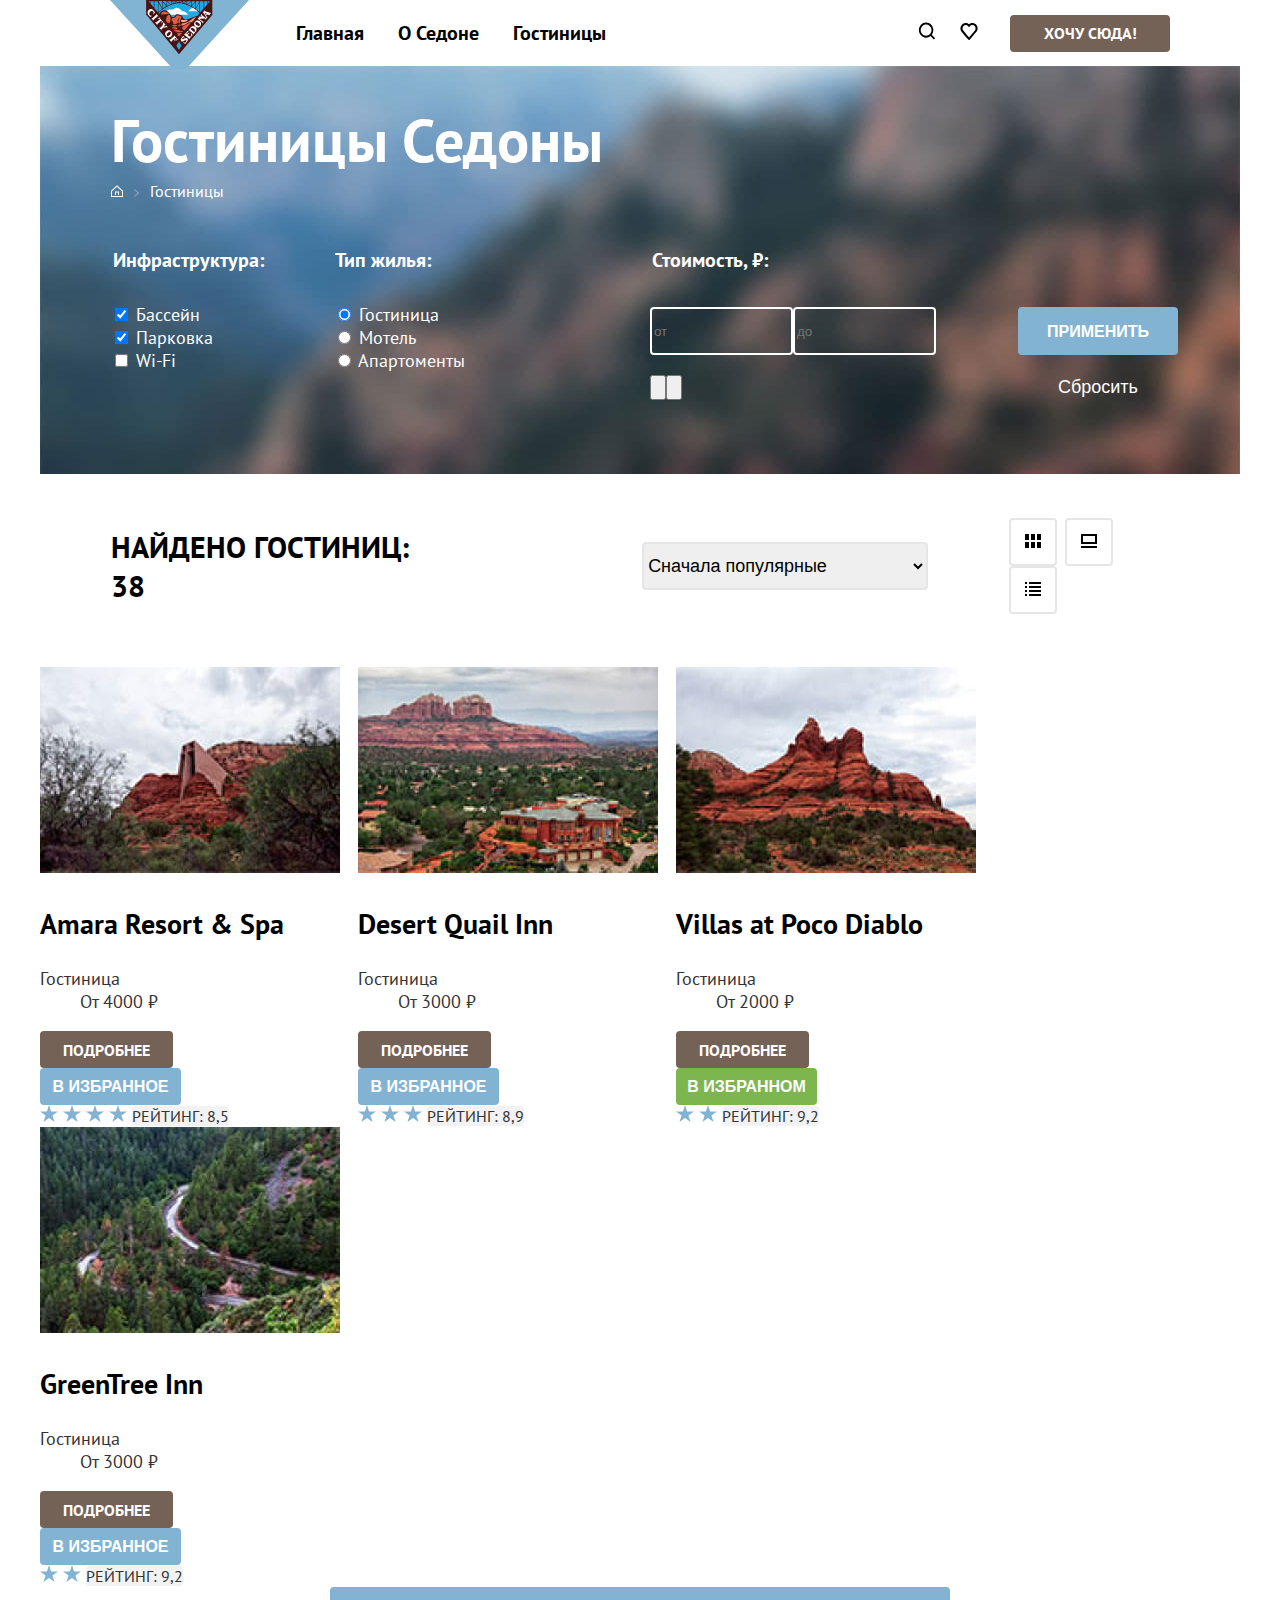
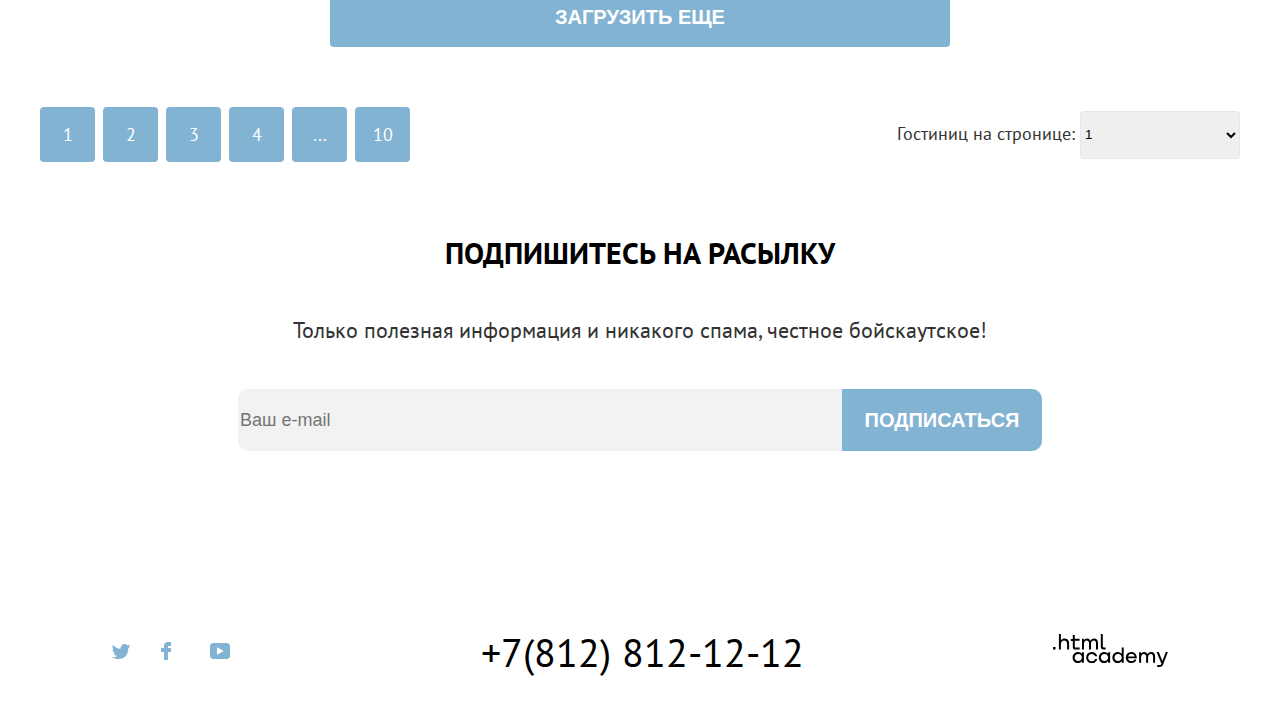
==== catalog.html @ 893c78fb "one commit" ====
<!DOCTYPE html>
<html lang="ru">
<head>
    <meta charset="UTF-8">
    <meta http-equiv="X-UA-Compatible" content="IE=edge">
    <meta name="viewport" content="width=device-width, initial-scale=1.0">
    <title>Гостиницы</title>
    <link rel="stylesheet" href="style/style.css">
</head>
<body>
                                                <!-- Шапка старт-->
    <header class="header-index">
        <div class="header-wrapper">
            <a href="index.html" class="logo-link">
                <img src="image/Vektor/header/logo-header-new.svg" alt="Логотип Седона" width="139px" height="70px">
            </a>
            <nav class="navigation">
                <ul class="navigation-header">
                    <li class="navigation-menu">
                        <a href="index.html" class="navigation-link">Главная</a>
                    </li>
                    <li class="navigation-menu">
                        <a href="#" class="navigation-link">О Седоне</a>
                    </li>
                    <li class="navigation-menu">
                        <a href="catalog.html" class="navigation-link">Гостиницы</a>
                    </li>
                </ul>
                <ul class="navigation-header-user">
                    <li class="navigation-menu-user">
                        <a href="#" class="nav-user">
                            <img src="image/Vektor/header/search-new.svg" alt="Поиск" width="18.05px" height="18.1px">
                        <span class="visually-hidden">Поиск</span>
                        </a>
                    </li>
                    <li class="navigation-menu-user">
                        <a href="#" class="nav-user">
                            <img src="image/Vektor/header/favorite-new.svg" alt="Избранное" width="18.05px" height="17px">
                            <span class="visually-hidden">Избранное</span>
                        </a>
                    </li>
                    <li class="navigation-menu-button">
                        <a href="#" class="button button-header" >Хочу сюда!</a>
                    </li>
                </ul>
            </nav>
        </div>
    </header>
                                                 <!-- Шапка офф-->

                                                 <!-- Основная часть старт-->

    <main class="catalog-1">
        <div class="wrepper-width">
            <section class="catalog-filter">
                <h1 class="catalog-filter-title">Гостиницы Седоны</h1>
                <ul class="breadcrumbs">
                    <li class="breadcrnmbs-item">
                        <img src="image/Vektor/main/to-mine-crumbs-new.svg" alt="Главная">
                        <a href="index.html" class="visually-hidden">Главная</a>
                    </li>
                    <li class="breadcrnmbs-item">
                        <img src="image/Vektor/main/arrow-crumbs-nav-link 1.svg" alt="Декоративная стрелка" width="5px" height="8px">
                    </li>
                    <li class="breadcrnmbs-item">
                        <a href="#" class="breadcrumbs-link">Гостиницы</a>
                    </li>
                </ul>

                <form action="https://echo.htmlacademy.ru/" method="get" class="form-filter">
                    <fieldset class="fieldset-box">
                        <legend class="form-filter-legend">Инфраструктура:</legend>
                        <ul class="form-list">
                            <li class="form-item">
                                <label class="form-checkbox-filter">
                                    <input type="checkbox" class="checkbox-input" name="Basseyn" checked> 
                                        <span class="control-mark"></span>
                                        <span class="control-label">Бассейн</span>
                                </label>
                            </li>
                            <li class="form-item">
                                <label class="form-checkbox-filter">
                                    <input type="checkbox" class="checkbox-input" name="parcing" checked>
                                        <span class="control-mark"></span>
                                        <span class="control-label">Парковка</span>
                                </label>
                            </li>
                            <li class="form-item">
                                <label class="form-checkbox-filter">
                                    <input type="checkbox" class="checkbox-input" name="Wi-Fi"> 
                                        <span class="control-mark"></span>
                                        <span class="control-label">Wi-Fi</span>
                                </label>
                            </li>
                        </ul>
                    </fieldset>

                    <fieldset class="fieldset-box">
                        <legend class="form-filter-legend">Тип жилья:</legend>
                        <ul class="form-list">
                            <li class="form-item">
                                <label class="form-checkbox-filter">
                                    <input type="radio" class="checkbox-input" name="type-home" value="Gostinica" checked> 
                                        <span class="control-mark"></span>
                                        <span class="control-label">Гостиница</span>
                                </label>
                            </li>
                            <li class="form-item">
                                <label class="form-checkbox-filter">
                                    <input type="radio" class="checkbox-input" value="Motel" name="type-home">
                                        <span class="control-mark"></span>
                                        <span class="control-label">Мотель</span>
                                </label>
                            </li>
                            <li class="form-item">
                                <label class="form-checkbox-filter">
                                    <input type="radio" class="checkbox-input" value="Apartoment" name="type-home"> 
                                        <span class="control-mark"></span>
                                        <span class="control-label">Апартоменты</span>
                                </label>
                            </li>
                        </ul>
                    </fieldset>
                    <fieldset class="fieldset-box-filter">
                        <legend class="form form-filter-legend">Стоимость, ₽:</legend>
                        <input type="number" placeholder="от" name="min-price" class="input-price">
                        <input type="number" placeholder="до" name="max-price" class="input-price">
                        <button class="button-min-cena" type="button">
                            <span class="visually-hidden">Минимальная цена</span>
                        </button>
                        <button class="button-max-cena" type="button">
                            <span class="visually-hidden">Максимальная цена</span>
                        </button>
                    </fieldset>
                        <div class="form-imput-box">
                            <input type="submit" value="Применить" class="button form-submit-send"> 
                            <input type="reset" value="Сбросить" class="form-submit-reset">   
                        </div>
                </form>
            </section>

            <section class="section-product-card">
                <form action="https://echo.htmlacademy.ru/" method="get" class="form-sorting">
                    <h2 class="form-sorting-text">Найдено гостиниц: 38</h2>
                    <select class="select-sorting" name="sorting" id="sorting">
                        <option value="popular">Сначала популярные</option>
                        <option value="expensiv">Сначала дорогие</option>
                        <option value="cheap">Сначала дешевые</option>
                    </select>
                    <input class="visually-hidden" type="submit" value="Отправить">
                    <div class="form-sorting-button">
                        <button type="button" class="button-link-tile">
                            <img src="image/Vektor/main/mode-sorting-1-new.svg" alt="Показать карточки" class="mode-sorting" width="16px" height="14px">
                            <span class="visually-hidden">Показать карточки</span>
                        </button>
                        <button type="button" class="button-link-tile">
                            <img src="image/Vektor/main/mode-sorting-2-new.svg" alt="Показать слайд-шоу" class="mode-sorting" width="16px" height="14px">
                            <span class="visually-hidden">Показать слайд-шоу</span>
                        </button>
                        <button type="button" class="button-link-tile">
                            <img src="image/Vektor/main/mode-sorting-3-new.svg" alt="Показать список" class="mode-sorting" width="16px" height="14px">
                            <span class="visually-hidden">Показать список</span>
                        </button>
                    </div>
                </form>
                                                    
                                                            <!--Карточки товара старт-->
                <div class="box-card-product">                                       
                    <div class="product-card">
                        <a href="#" class="product-cards-link">
                            <img src="image/Rast/catalog-hotel/catalog-hotel-1-new.jpg" alt="Amara Resort & Spa">
                            <h3 class="product-card-title">Amara Resort & Spa</h3>
                        </a>
                        <dl class="product-card-list-terms">
                            <dt class="product-card-terms"> Гостиница</dt>
                                <dd class="product-card-definition"> От 4000 ₽</dd>
                        </dl>
                        <a href="#" class="button product-card-button-link"  >Подробнее</a>
                        <button type="button" class="button product-card-button">В избранное</button>
                        <div class="reyting">
                            <img src="image/Vektor/main/star-reyting-new.svg" alt="Звезда рейтинга">
                            <img src="image/Vektor/main/star-reyting-new.svg" alt="Звезда рейтинга">
                            <img src="image/Vektor/main/star-reyting-new.svg" alt="Звезда рейтинга">
                            <img src="image/Vektor/main/star-reyting-new.svg" alt="Звезда рейтинга">
                            <span class="rating-text" >Рейтинг: 8,5</span>
                        </div>
                    </div>


                    <div class="product-card">
                        <a href="#" class="product-cards-link">
                            <img src="image/Rast/catalog-hotel/catalog-hotel-2-new.jpg" alt="Desert Quail Inn">
                            <h3 class="product-card-title">Desert Quail Inn</h3>
                        </a>
                        <dl class="product-card-list-terms">
                            <dt class="product-card-terms"> Гостиница</dt>
                                <dd class="product-card-definition"> От 3000 ₽</dd>
                        </dl>
                        <a href="#" class="button product-card-button-link">Подробнее</a>
                        <button type="button" class="button product-card-button">В избранное</button>
                        <div class="reyting">
                            <img src="image/Vektor/main/star-reyting-new.svg" alt="Звезда рейтинга">
                            <img src="image/Vektor/main/star-reyting-new.svg" alt="Звезда рейтинга">
                            <img src="image/Vektor/main/star-reyting-new.svg" alt="Звезда рейтинга">
                            <span class="rating-text" >Рейтинг: 8,9</span>
                        </div>
                    </div>


                    <div class="product-card">
                        <a href="#" class="product-cards-link">
                            <img src="image/Rast/catalog-hotel/catalog-hotel-3-new.jpg" alt="Villas at Poco Diablo">
                            <h3 class="product-card-title">Villas at Poco Diablo</h3>
                        </a>
                        <dl class="product-card-list-terms">
                            <dt class="product-card-terms"> Гостиница</dt>
                                <dd class="product-card-definition"> От 2000 ₽</dd>
                        </dl>
                        <a href="#" class="button product-card-button-link">Подробнее</a>
                        <button type="button" class="button product-card-button-green">В избранном</button>
                        <div class="reyting">
                            <img src="image/Vektor/main/star-reyting-new.svg" alt="Звезда рейтинга">
                            <img src="image/Vektor/main/star-reyting-new.svg" alt="Звезда рейтинга">
                            <span class="rating-text" >Рейтинг: 9,2</span>
                        </div>
                    </div>

                    <div class="product-card">
                        <a href="#" class="product-cards-link">
                            <img src="image/Rast/catalog-hotel/catalog-hotel-4-new.jpg" alt="GreenTree Inn">
                            <h3 class="product-card-title">GreenTree Inn</h3>
                        </a>
                        <dl class="product-card-list-terms">
                            <dt class="product-card-terms"> Гостиница</dt>
                                <dd class="product-card-definition"> От 3000 ₽</dd>
                        </dl>
                        <a href="#" class="button product-card-button-link">Подробнее</a>
                        <button type="button" class="button product-card-button">В избранное</button>
                        <div class="reyting">
                            <img src="image/Vektor/main/star-reyting-new.svg" alt="Звезда рейтинга">
                            <img src="image/Vektor/main/star-reyting-new.svg" alt="Звезда рейтинга">
                            <span class="rating-text" >Рейтинг: 9,2</span>
                        </div>
                    </div>
                </div>
                                                                <!--Карточки товара офф-->

                <button class="button section-product-card-button" type="button">
                    Загрузить еще
                </button>
                
                <div class="pagination-box">
                    <ul class="pagination-list">
                        <li class="pagination-item">
                            <a class="button pagination-link" href="#">1</a>
                        </li>
                        <li class="pagination-item">
                            <a class="button pagination-link" href="#">2</a>
                        </li>
                        <li class="pagination-item">
                            <a class="button pagination-link" href="#">3</a>
                        </li>
                        <li class="pagination-item">
                            <a class="button pagination-link" href="#">4</a>
                        </li>
                        <li class="pagination-item">
                            <a class="button pagination-link" href="#">...</a>
                        </li>
                        <li class="pagination-item">
                            <a class="button pagination-link" href="#">10</a>
                        </li>
                    </ul>

                    <label class="label-select-card"> Гостиниц на стронице:
                    <select class="select-card" name="sel-card" id="sel-card">
                        <option value="1">1</option>
                        <option value="2">2</option>
                        <option value="3">3</option>
                        <option value="4">4</option>
                        <option value="5">5</option>
                        <option value="6">6</option>
                    </select>
                    </label>
                </div>
            </section>

            <section class="spam-catalog">
                <h2 class="spam-title-catalog">Подпишитесь на расылку</h2>
                <p class="spam-text-catalog">
                    Только полезная информация и никакого спама,
                    честное бойскаутское!
                </p>
                <form action="#" class="spam-form">
                    <input type="email" name="email" placeholder="Ваш e-mail" class="form-email">
                    <input type="submit" value="Подписаться" class="form-button">
                </form>
            </section>
        </div>
    </main>
                                                <!-- Основная часть офф-->

                                                <!-- Подвал старт-->

    <footer class="footer-index">
        <div class="wrepper-width">
            <nav class="footer-navigstions">
                <ul class="footer-list">
                    <li class="footer-time">
                        <a href="#" class="footer-link-socisl">
                            <img src="image/Vektor/footer/twitter-new.svg" alt="Твиттер" width="18px" height="14.96px">
                            <span class="visually-hidden">Твиттер</span>
                        </a>
                    </li>
                    <li class="footer-time">
                        <a href="#" class="footer-link-socisl">
                            <img src="image/Vektor/footer/facebook-new.svg" alt="Фэйсбук" width="10px" height="18px">
                            <span class="visually-hidden">Фэйсбук</span>
                        </a>
                    </li>
                    <li class="footer-time">
                        <a href="#" class="footer-link-socisl">
                            <img src="image/Vektor/footer/youtube-new.svg" alt="Ютуб" width="20.1px" height="16px">
                            <span class="visually-hidden">Ютуб</span>
                        </a>
                    </li>
                </ul>

                <div class="footer-tel">
                    +7(812) 812-12-12
                </div> 
                <a href="#">
                    <img src="image/Vektor/footer/htmlacademy-logo-new.svg" alt="Логотип html acagemy" width="114.9px" height="32.9px">
                </a>
            </nav>
        </div>
    </footer>
                                                <!-- Подвал офф-->
</body>
</html>
---- style/style.css ----
@font-face{
	font-family: "PT Sans";
	font-style: normal;
	font-weight: 400;
	src: url("../fonts/PTSans-Regular.woff2") format("woff2");
	font-display: swap;
}
@font-face{
	font-family: "PT Sans";
	font-style: normal;
	font-weight: 700;
	src: url("../fonts/PTSans-700.woff2") format("woff2");
	font-display: swap;
}
html {
	box-sizing: border-box;
	height: 100%;

}
body{
	box-sizing: border-box;
	display: flex;
	flex-direction: column;
	margin: 0;
	min-height: 100%;
	font-family: "PT Sans", sans-serif;
	font-style: normal;
	font-weight: 400;
	font-size: 18px;
	line-height: 21px;
	color: #333333;
}
.visually-hidden{
	position: absolute;
	width: 1px;
	height: 1px;
	margin: -1px;
	padding: 0;
	border: 0;
	clip: rect(0 0 0 0);
	overflow: hidden;
}
ul, ol{
	list-style-type: none;
}

/* Шапка старт*/
.logo-link{
	margin-bottom: -8px;
	margin-right: auto;
	z-index: 1;
}
.navigation-link{
	display: block;
	font-weight: 700;
	font-size: 20px;
	line-height: 26px;
	color: #000000;
	text-decoration: none;
	padding: 20px 17px;
}
.header-wrapper{
	display: flex;
	align-items: center;
	width: 1060px;
	margin: 0 auto;
}
.navigation{
	display: flex;
	align-items: center;
	width: 891px;
}
.navigation-header{
	display: flex;
	flex-wrap: wrap;
	padding-left: 0;
	margin: 0;
	margin-right: auto;
	width: 345px;
}
.navigation-header-user{
	display: flex;
	flex-wrap: wrap;
	align-items: center;
	margin: 0;
	width: 264px;
}
.nav-user{
	padding: 24px 12px;
	min-width: 18px;
	min-height: 17px;
}
.navigation-menu-button{
	margin-left: auto;
}
/* Шапка финиш*/

/* Кнопки старт*/
.button{
	text-align: center;
	text-transform: uppercase;
	color: #ffffff;
	border-radius: 4px;
	border: 0;
}
.button-header{
	display: block;
	background-color: #756257;
	font-weight: 700;
	font-size: 16px;
	line-height: 20px;
	width: 160px;
	height: 37px;
	text-decoration: none;
	padding: 8px 15px;
	box-sizing: border-box;
}
.form-submit-send{
	width: 160px;
	height: 48px;
	background-color: #83B3D3;
	font-size: 16px;
	line-height: 21px;
	font-weight: 700;
	margin-top: 60px;
	margin-bottom: 20px;
}
.form-submit-reset{
	font-size: 18px;
	line-height: 23px;
	background-color: transparent;
	color: #FFFFFF;
	border: 0;
}
.product-card-button-link{
	display: block;
	box-sizing: border-box;
	background-color: #756257;
	width: 133px;
	height: 37px;
	font-weight: 700;
	font-size: 16px;
	line-height: 21px;
	text-decoration: none;
	padding: 9px;
}
.product-card-button{
	background-color: #83B3D3;
	width: 141px;
	height: 37px;
	font-weight: 700;
	font-size: 16px;
	line-height: 21px;
}
.product-card-button-green{
	background-color: #7DB54F;
	width: 141px;
	height: 37px;
	font-weight: 700;
	font-size: 16px;
	line-height: 21px;
}
.section-product-card-button{
	height: 60px;
	width: 620px;
	background-color: #83B3D3;
	font-weight: 700;
	font-size: 20px;
	line-height: 26px;
	margin-left: 290px;
	margin-bottom: 60px;
}
.pagination-link{
	text-decoration: none;
	background-color: #83B3D3;
	display: flex;
	width: 55px;
	height: 55px;
	align-items: center;
	justify-content: center;
}

/* Кнопки финиш*/


/*Основная часть Котолог старт*/
.catalog-filter{
	background: #09e9e986 url("../image/Rast/catalog-background-new.jpg") no-repeat;
	max-width: 1200px;
	height: 408px;
	box-sizing: border-box;
	color: #FFFFFF;
	font-size: 18px;
	line-height: 23px;
	padding-top: 35px;
	padding-left: 71px;
	margin-bottom: 44px;
}
.catalog-filter-title{
	width: 528px;
	font-weight: 700;
	font-size: 60px;
	line-height: 78px;
	margin: 0;
}
.breadcrumbs-link{
	text-decoration: none;
	color: #FFFFFF;
	font-size: 16px;
	line-height: 21px;
}
.breadcrumbs{
	display: flex;
	align-items: center;
	margin: 0;
	padding: 0;
}
.breadcrnmbs-item{
	margin-right: 11px;
}
.fieldset-box{
	display: flex;
	width: 150px;
	padding: 0;
	border: 0;
	margin: 0;
	margin-right: 67px;
}
.fieldset-box:nth-child(2){
	margin-right: 167px;
}
.fieldset-box-filter{
	display: flex;
	flex-wrap: wrap;
	width: 287px;
	padding: 0;
	border: 0;
	margin: 0;
}
.form-filter{
	display: flex;
	margin-top: 45px;
}
.form-list{
	padding: 0;
	margin: 0;
	margin-top: 30px;
}
.form-imput-box{
	display: flex;
    flex-direction: column;
    margin-left: 81px;
}
.form-filter-legend{
	font-weight: 700;
	font-size: 20px;
	line-height: 26px;
}
.form-sorting{
	display: flex;
	align-items: center;
	padding: 0 71px;
	margin-bottom: 53px;
}
.button-link-tile{
	padding: 0;
    width: 48px;
    height: 48px;
    background-color: white;
	border: 2px solid #E6E6E6;
    border-radius: 4px;
	margin-right: 8px;
}
.button-link-tile:nth-child(3n){
	margin-right: 0;
}

.form-sorting-text{
	font-weight: 700;
	font-size: 30px;
	line-height: 39px;
	text-transform: uppercase;
	color: #000000;
	margin: 0;
	margin-right: 192px;
}
.select-sorting{
	width: 287px;
	height: 48px;
	border: 2px solid #E6E6E6;
	border-radius: 4px;
	font-size: 18px;
	line-height: 23px;
	margin-right: 81px;
}
.form-sorting-button{
	display: flex;
	flex-wrap: wrap;
	max-width: 160px;
}
.input-price{
	box-sizing: border-box;
	border: 2px solid #FFFFFF;
	border-radius: 4px;
	background-color: transparent;
	width: 143px;
	height: 48px;
	margin-top: 34px;
}
.product-cards-link{
	text-decoration: none;
	color: #000000;
	font-weight: 700;
	font-size: 24px;
	line-height: 31px;
}
.product-card-terms, .product-card-definition{
	line-height: 23px;
}
.rating-text{
	background-color: #F2F2F2;
	border-radius: 4px;
	border: 0;
	font-size: 16px;
	line-height: 21px;
	text-align: center;
	text-transform: uppercase;
}
.label-select-card{
	line-height: 23px;
}
.select-card{
	width: 160px;
	height: 48px;
	border-color: #E6E6E6;
	border-radius: 4px;
}
.box-card-product{
	display: flex;
	flex-wrap: wrap;
	column-gap: 18px;
}
.pagination-box{
	display: flex;
	justify-content: space-between;
    align-items: center;
	margin-bottom: 73px;
}
.pagination-list{
	display: flex;
	padding: 0;
	margin: 0;
}
.pagination-item{
	margin-right: 8px;
}
.pagination-item:last-child{
	margin-right: 0;
}
	/*Основная часть Котолог офф*/

	/*Основная часть Главная страница старт*/	

.wrepper-width{
	width: 1200px;
	margin: 0 auto;
}
.logo-index{
	margin-bottom: 63px;
	box-sizing: border-box;
	padding-top: 51px;
	display: flex;
	flex-direction: column;
	align-items: center;
	Width: 1200px;
	min-height: 485px;
	background: 
	url("../image/Vektor/main/Vector-new.svg")  0% bottom no-repeat,
	url("../image/Rast/index-background-new.jpg") no-repeat;
}
.wrepper-main-text{
	width: 1200px;
	background-color: #ffffff;
	text-align: center;
}
.main-text{
	margin: 0 auto 31px;
	font-weight: 700;
	font-size: 30px;
	line-height: 36px;
	text-transform: uppercase;
	color: #000000;
	max-width: 720px;
}
.main-text-2{
	margin: auto;
	margin-bottom: 80px;
	font-size: 22px;
	line-height: 36px;
	max-width: 720px;
}


/*Преимущества*/
.advantages{
	margin-bottom: 91px;
}
.advantages-list{
	padding: 0;
	margin: 0;
}
.advantages-time{
	display: flex;
	flex-wrap: wrap;
}
.advantages-spisoc{
	display: flex;
	margin: 0;
}
.advantages-description{
	max-width: 250px;
	margin: 0;
}
.wrapper{
	box-sizing: border-box;
	padding-top: 98px;
	width: 400px;
	min-height: 384px;
	display: flex;
	flex-direction: column;
	align-items: center;
}
.wrapper-11{
	background-color: #83B3D3;
	color: #ffffff;
}
.wrapper-1{
	background-color: rgba(131, 179, 211, 0.12);
	padding-top: 90px;
}
.wrapper-2{
	background-color: rgba(131, 179, 211, 0.2);
}
.wrapper-3{
	padding-top: 90px;
	background-color: #ffffff;
}
.advantages-title{
	justify-self: flex-start;
	font-weight: 700;
	font-size: 24px;
	line-height: 28px;
	text-align: center;
	text-transform: uppercase;
	margin-top: 0;
	margin-bottom: 30px;
	max-width: 180px;
}
.advantages-title-1{
	font-weight: 700;
	font-size: 24px;
	line-height: 28px;
	text-align: center;
	text-transform: uppercase;
	margin-top: 23px;
	margin-bottom: 20px;
}
.advantages-span{
	margin-bottom: 30px;
}
.advantages-description{
	text-align: center;
}
/*Преимущества*/

/*Сервис и рассылка*/
.services{
	background-color: #ffffff;
	width: 1200px;
	text-align: center;
	margin-bottom: 93px;
}
.services-title{
	margin-top: 0;
	margin-bottom: 29px;
	font-weight: 700;
	font-size: 30px;
	line-height: 36px;
	text-transform: uppercase;
	color: #000000;
}
.services-text{
	font-size: 22px;
	line-height: 26px;
	margin-bottom: 56px;
}
.spam{
	padding-top: 94px;
	box-sizing: border-box;
	background-image: url("../image/Rast/background-spam-new.jpg");
	Width: 1200px;
	min-height: 411px;
	color: #ffffff;
	text-align: center;
	vertical-align: bottom;
}
.spam-catalog{
	box-sizing: border-box;
	Width: 1200px;
	text-align: center;
	vertical-align: bottom;
	color: #000000;
}
.spam-title-catalog{
	margin-top: 0;
	margin-bottom: 46px;
	font-weight: 700;
	font-size: 30px;
	line-height: 36px;
	text-align: center;
	text-transform: uppercase;
}
.spam-title{
	margin-top: 0;
	margin-bottom: 29px;
	font-weight: 700;
	font-size: 30px;
	line-height: 36px;
	text-align: center;
	text-transform: uppercase;
}
.spam-text{
	margin-bottom: 46px;
	font-size: 22px;
	line-height: 26px;
	text-align: center;
}
.spam-text-catalog{
	color: #333333;
	margin-bottom: 46px;
	font-size: 22px;
	line-height: 26px;
	text-align: center;
}
.services-button{
	font-weight: 700;
	font-size: 20px;
	line-height: 36px;
	text-align: center;
	text-transform: uppercase;
	color: #FFFFFF;

	width: 575px;
	height: 60px;
	background: #756257;
	border-radius: 10px;
	border: 0;
}
.spam-form{
	display: flex;
    justify-content: center;
	margin-bottom: 141px;
}
.form-email{
	font-weight: 400;
	font-size: 18px;
	line-height: 26px;	

	height: 60px;
	width: 600px;
	background-color: #F2F2F2;
	border-radius: 10px 0px 0px 10px;
	border: 0;
}
.form-button{
	font-weight: 700;
	font-size: 20px;
	line-height: 26px;
	text-align: center;
	text-transform: uppercase;
	color: #FFFFFF;

	width: 200px;
	background-color: #83B3D3;
	border-radius: 0px 10px 10px 0px;
	border: 0;
}
/*Сервис и рассылка*/

/*Основная часть Главная страница офф*/



/*Подвал*/
.footer-navigstions{
	display: flex;
	justify-content: space-between;
	align-items: center;
	min-height: 120px;
	padding: 0 72px;
}
.footer-list{
	padding: 0;
	margin-top: 10px;
	width: 120px;
	display: flex;
	flex-wrap: wrap;
}
.footer-tel{
	width: 720px;
}
.footer-index{
	background-color: #ffffff;
}
.footer-tel{
	font-size: 40px;
	line-height: 40px;
	text-align: center;
	text-transform: uppercase;
	color: #000000;
}
.footer-time{
	width: 20px;
	height: 20px;
	padding-right: 29px;
	padding-top: 8px;
}
.footer-time:nth-child(3n){
	padding-right: 0;
}
/*Подвал*/
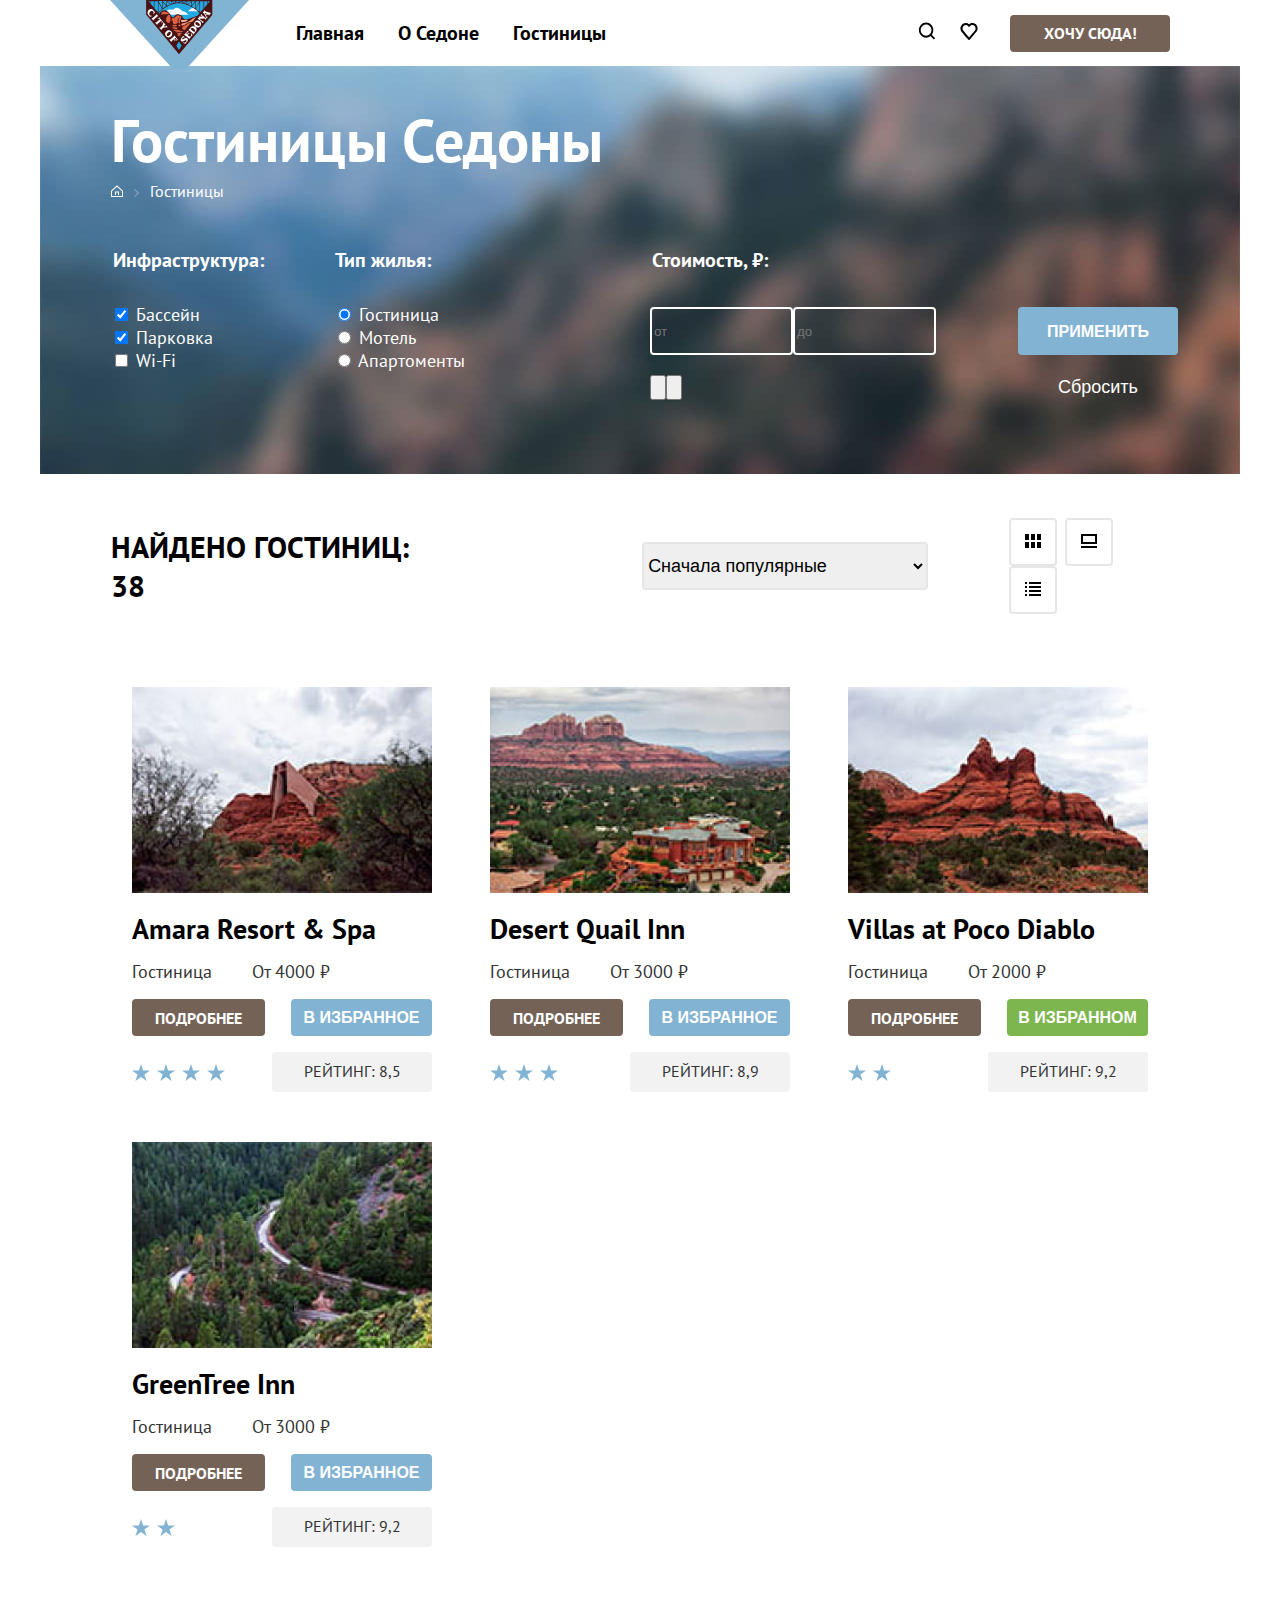
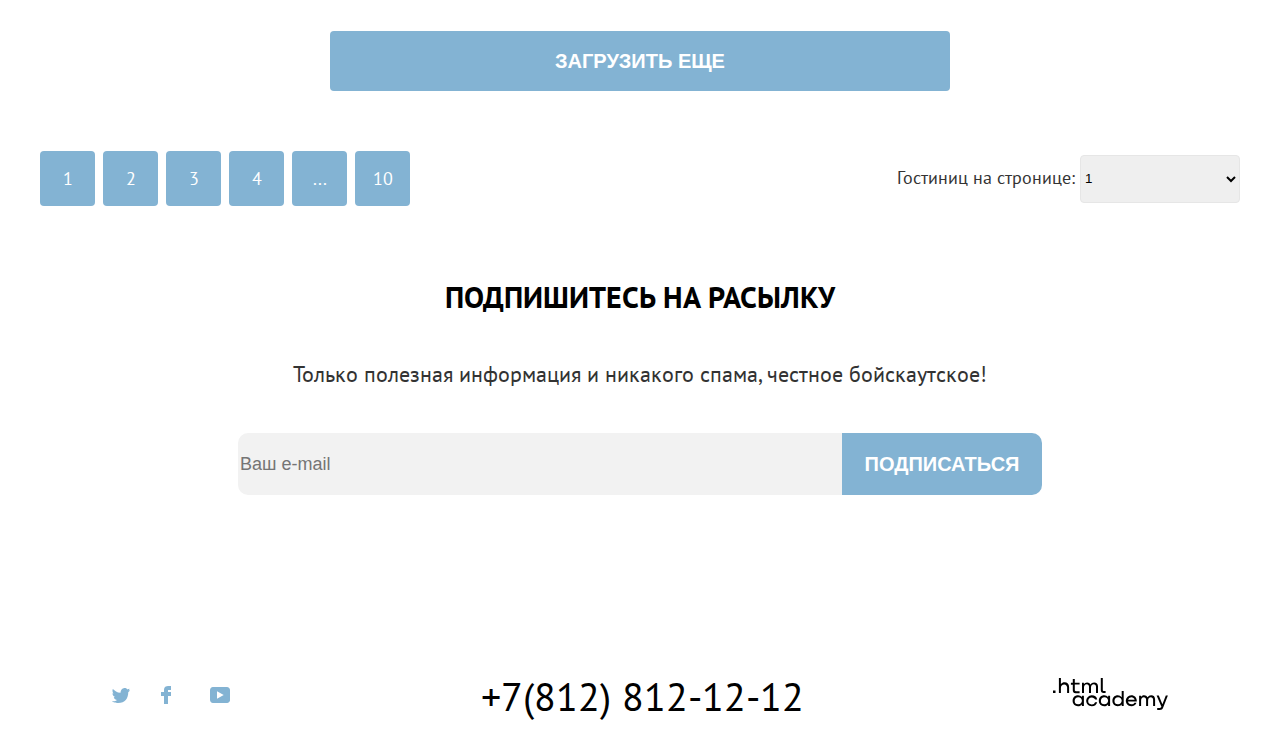
==== commit e333d0cd: "new commit" ====
--- a/catalog.html
+++ b/catalog.html
@@ -167,8 +167,10 @@
                                                             <!--Карточки товара старт-->
                 <div class="box-card-product">                                       
                     <div class="product-card">
-                        <a href="#" class="product-cards-link">
+                        <a href="#" class="product-cards-link-img">
                             <img src="image/Rast/catalog-hotel/catalog-hotel-1-new.jpg" alt="Amara Resort & Spa">
+                        </a>
+                        <a href="#" class="product-cards-link-text">
                             <h3 class="product-card-title">Amara Resort & Spa</h3>
                         </a>
                         <dl class="product-card-list-terms">
@@ -178,18 +180,20 @@
                         <a href="#" class="button product-card-button-link"  >Подробнее</a>
                         <button type="button" class="button product-card-button">В избранное</button>
                         <div class="reyting">
-                            <img src="image/Vektor/main/star-reyting-new.svg" alt="Звезда рейтинга">
-                            <img src="image/Vektor/main/star-reyting-new.svg" alt="Звезда рейтинга">
-                            <img src="image/Vektor/main/star-reyting-new.svg" alt="Звезда рейтинга">
-                            <img src="image/Vektor/main/star-reyting-new.svg" alt="Звезда рейтинга">
+                            <img class="star-reyting" src="image/Vektor/main/star-reyting-new.svg" alt="Звезда рейтинга">
+                            <img class="star-reyting" src="image/Vektor/main/star-reyting-new.svg" alt="Звезда рейтинга">
+                            <img class="star-reyting" src="image/Vektor/main/star-reyting-new.svg" alt="Звезда рейтинга">
+                            <img class="star-reyting" src="image/Vektor/main/star-reyting-new.svg" alt="Звезда рейтинга">
                             <span class="rating-text" >Рейтинг: 8,5</span>
                         </div>
                     </div>
 
 
                     <div class="product-card">
-                        <a href="#" class="product-cards-link">
+                        <a href="#" class="product-cards-link-img">
                             <img src="image/Rast/catalog-hotel/catalog-hotel-2-new.jpg" alt="Desert Quail Inn">
+                        </a>
+                        <a href="#" class="product-cards-link-text">
                             <h3 class="product-card-title">Desert Quail Inn</h3>
                         </a>
                         <dl class="product-card-list-terms">
@@ -199,17 +203,19 @@
                         <a href="#" class="button product-card-button-link">Подробнее</a>
                         <button type="button" class="button product-card-button">В избранное</button>
                         <div class="reyting">
-                            <img src="image/Vektor/main/star-reyting-new.svg" alt="Звезда рейтинга">
-                            <img src="image/Vektor/main/star-reyting-new.svg" alt="Звезда рейтинга">
-                            <img src="image/Vektor/main/star-reyting-new.svg" alt="Звезда рейтинга">
+                            <img class="star-reyting" src="image/Vektor/main/star-reyting-new.svg" alt="Звезда рейтинга">
+                            <img class="star-reyting" src="image/Vektor/main/star-reyting-new.svg" alt="Звезда рейтинга">
+                            <img class="star-reyting" src="image/Vektor/main/star-reyting-new.svg" alt="Звезда рейтинга">
                             <span class="rating-text" >Рейтинг: 8,9</span>
                         </div>
                     </div>
 
 
                     <div class="product-card">
-                        <a href="#" class="product-cards-link">
+                        <a href="#" class="product-cards-link-img">
                             <img src="image/Rast/catalog-hotel/catalog-hotel-3-new.jpg" alt="Villas at Poco Diablo">
+                        </a>
+                        <a href="#" class="product-cards-link-text"> 
                             <h3 class="product-card-title">Villas at Poco Diablo</h3>
                         </a>
                         <dl class="product-card-list-terms">
@@ -219,15 +225,17 @@
                         <a href="#" class="button product-card-button-link">Подробнее</a>
                         <button type="button" class="button product-card-button-green">В избранном</button>
                         <div class="reyting">
-                            <img src="image/Vektor/main/star-reyting-new.svg" alt="Звезда рейтинга">
-                            <img src="image/Vektor/main/star-reyting-new.svg" alt="Звезда рейтинга">
+                            <img class="star-reyting" src="image/Vektor/main/star-reyting-new.svg" alt="Звезда рейтинга">
+                            <img class="star-reyting" src="image/Vektor/main/star-reyting-new.svg" alt="Звезда рейтинга">
                             <span class="rating-text" >Рейтинг: 9,2</span>
                         </div>
                     </div>
 
                     <div class="product-card">
-                        <a href="#" class="product-cards-link">
+                        <a href="#" class="product-cards-link-img">
                             <img src="image/Rast/catalog-hotel/catalog-hotel-4-new.jpg" alt="GreenTree Inn">
+                        </a>
+                        <a href="#" class="product-cards-link-text">
                             <h3 class="product-card-title">GreenTree Inn</h3>
                         </a>
                         <dl class="product-card-list-terms">
@@ -237,8 +245,8 @@
                         <a href="#" class="button product-card-button-link">Подробнее</a>
                         <button type="button" class="button product-card-button">В избранное</button>
                         <div class="reyting">
-                            <img src="image/Vektor/main/star-reyting-new.svg" alt="Звезда рейтинга">
-                            <img src="image/Vektor/main/star-reyting-new.svg" alt="Звезда рейтинга">
+                            <img class="star-reyting" src="image/Vektor/main/star-reyting-new.svg" alt="Звезда рейтинга">
+                            <img class="star-reyting" src="image/Vektor/main/star-reyting-new.svg" alt="Звезда рейтинга">
                             <span class="rating-text" >Рейтинг: 9,2</span>
                         </div>
                     </div>
--- a/style/style.css
+++ b/style/style.css
@@ -83,6 +83,7 @@
 	flex-wrap: wrap;
 	align-items: center;
 	margin: 0;
+	padding: 0;
 	width: 264px;
 }
 .nav-user{
@@ -151,6 +152,7 @@
 	font-weight: 700;
 	font-size: 16px;
 	line-height: 21px;
+	justify-self: end;
 }
 .product-card-button-green{
 	background-color: #7DB54F;
@@ -159,6 +161,7 @@
 	font-weight: 700;
 	font-size: 16px;
 	line-height: 21px;
+	justify-self: end;
 }
 .section-product-card-button{
 	height: 60px;
@@ -307,17 +310,37 @@
 	height: 48px;
 	margin-top: 34px;
 }
-.product-cards-link{
+.product-cards-link-img{
+	grid-column: 1/-1;
+}
+.product-cards-link-text{
 	text-decoration: none;
 	color: #000000;
 	font-weight: 700;
 	font-size: 24px;
 	line-height: 31px;
+	grid-column: 1/-1;
+}
+.product-card-title{
+	margin: 0;
+}
+.product-card-list-terms{
+	display: flex;
+	margin: 0;
+	grid-column: 1/-1;
 }
 .product-card-terms, .product-card-definition{
 	line-height: 23px;
 }
+.reyting{
+	grid-column: 1/-1;
+	display: flex;
+	align-items: center;
+}
 .rating-text{
+	display: block;
+    width: 160px;
+    padding: 9px 0 10px;
 	background-color: #F2F2F2;
 	border-radius: 4px;
 	border: 0;
@@ -325,6 +348,13 @@
 	line-height: 21px;
 	text-align: center;
 	text-transform: uppercase;
+	margin-left: auto;
+}
+.star-reyting{
+	margin-left: 7px;
+}
+.star-reyting:first-child{
+	margin: 0;
 }
 .label-select-card{
 	line-height: 23px;
@@ -336,15 +366,23 @@
 	border-radius: 4px;
 }
 .box-card-product{
-	display: flex;
-	flex-wrap: wrap;
-	column-gap: 18px;
+	display: grid;
+	grid-template-columns: repeat(3, 340px);
+	gap: 10px 18px;
+	margin: 0 72px 64px;
 }
 .pagination-box{
 	display: flex;
 	justify-content: space-between;
     align-items: center;
 	margin-bottom: 73px;
+}
+.product-card{
+	display: grid;
+	grid-template-columns: 140px 160px;
+	grid-template-rows: auto repeat(3, min-content);
+	padding: 20px;
+	row-gap: 16px;
 }
 .pagination-list{
 	display: flex;
@@ -406,15 +444,18 @@
 	margin-bottom: 91px;
 }
 .advantages-list{
-	padding: 0;
-	margin: 0;
-}
-.advantages-time{
+	display: flex;
+	flex-wrap: wrap;
+	padding: 0;
+	margin: 0;
+}
+.advantages-time-li{
 	display: flex;
 	flex-wrap: wrap;
 }
 .advantages-spisoc{
 	display: flex;
+	flex-wrap: wrap;
 	margin: 0;
 }
 .advantages-description{
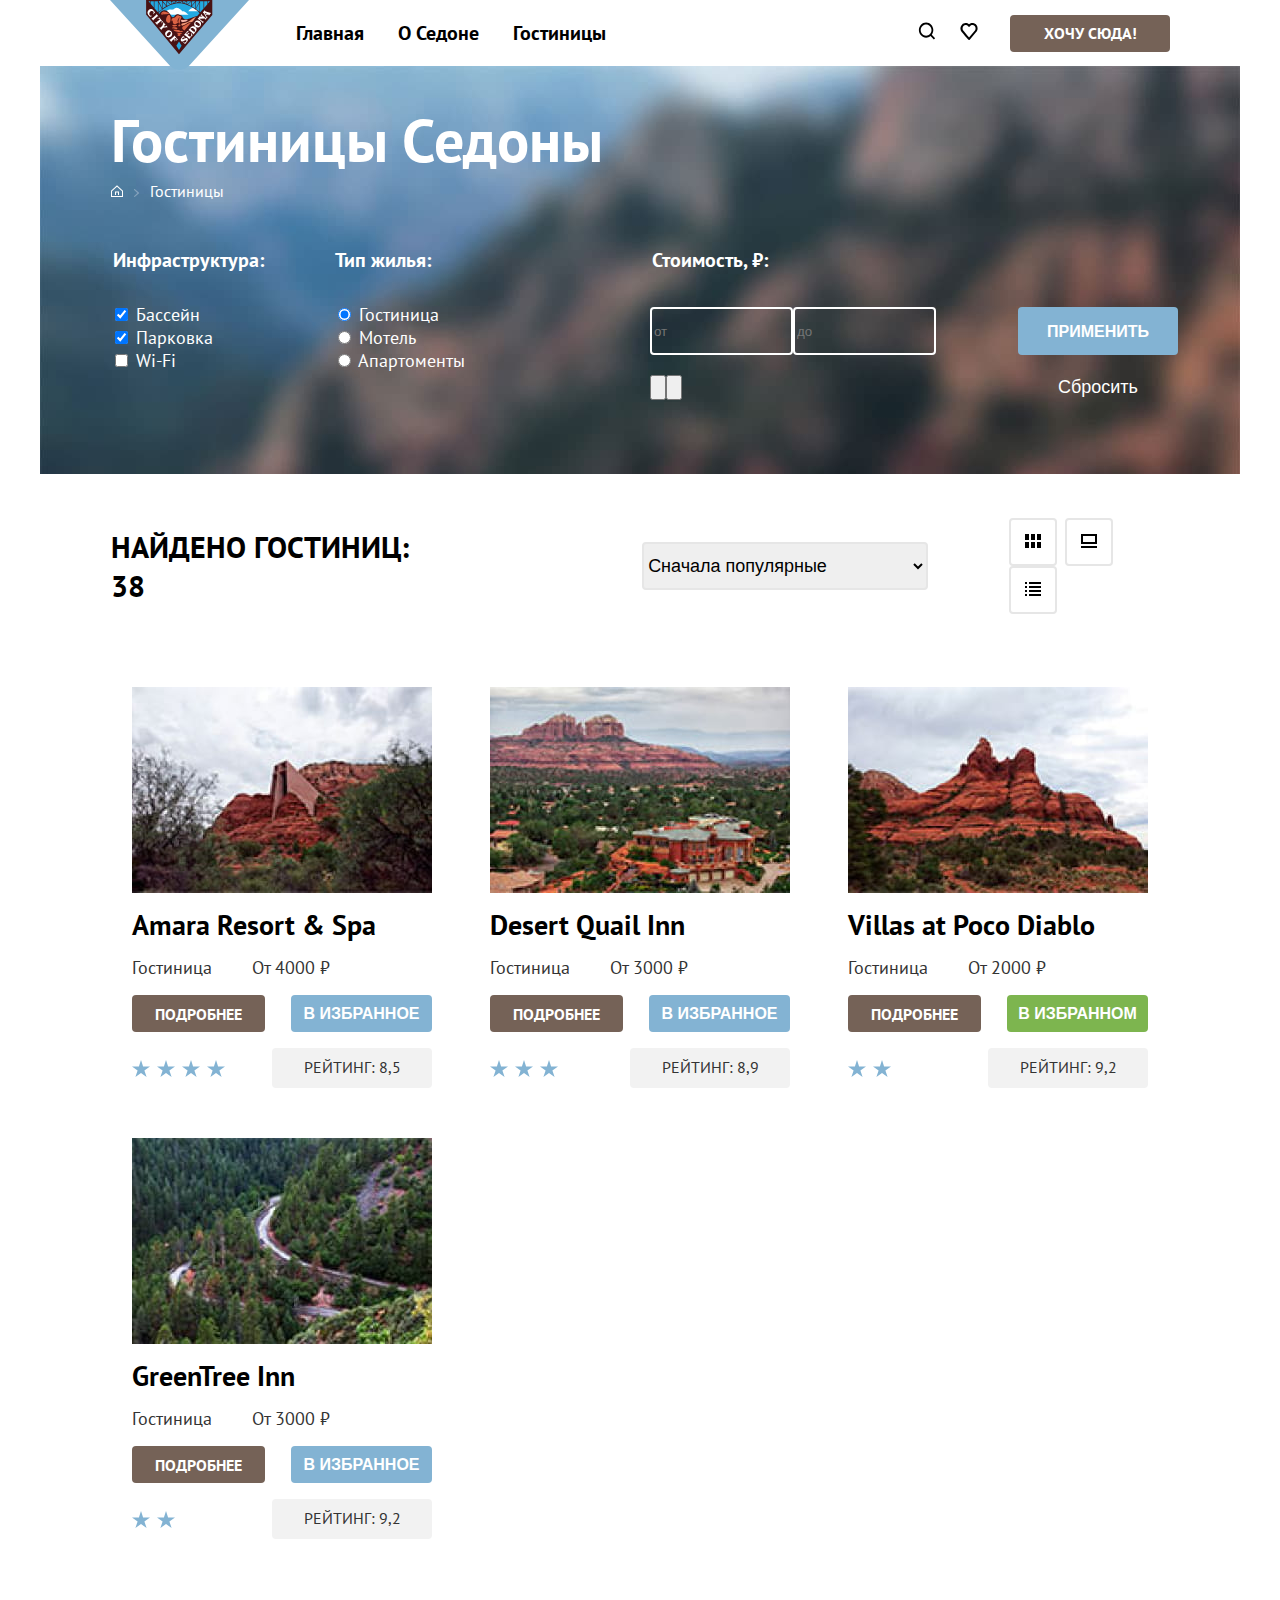
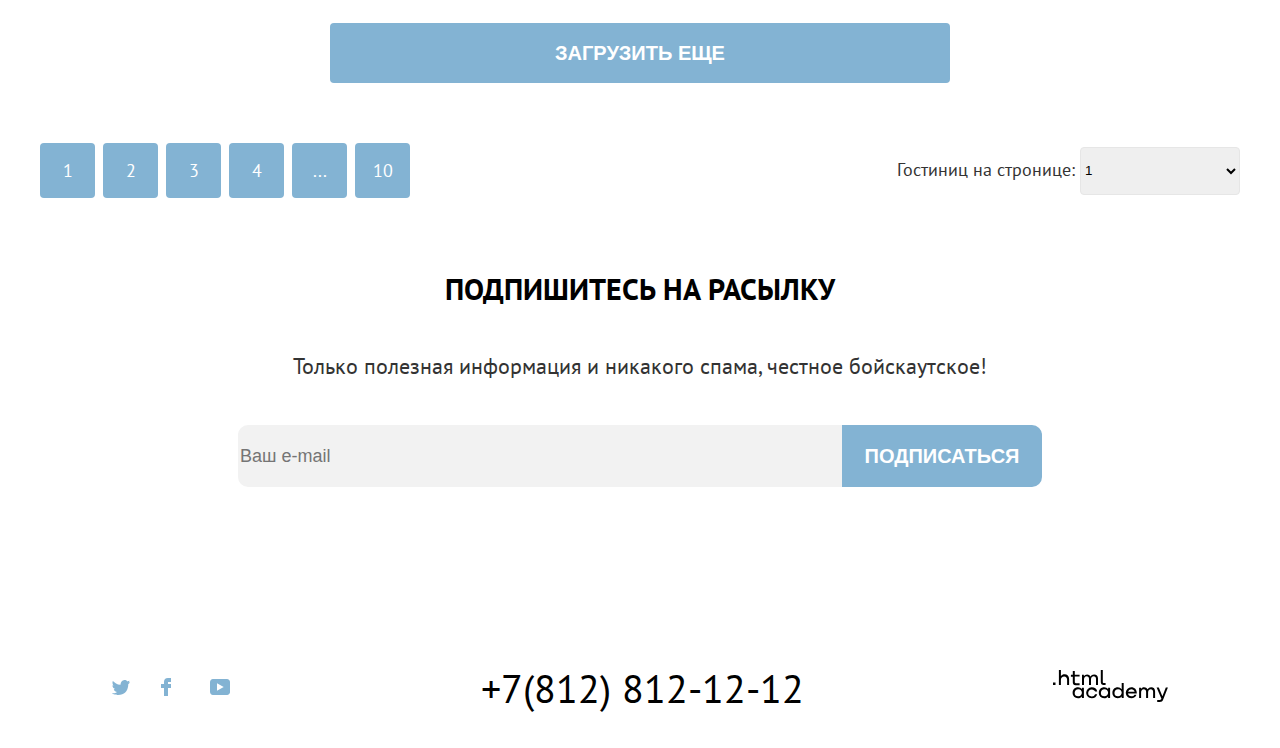
==== commit 50c5ba3f: "New grid" ====
--- a/catalog.html
+++ b/catalog.html
@@ -168,7 +168,7 @@
                 <div class="box-card-product">                                       
                     <div class="product-card">
                         <a href="#" class="product-cards-link-img">
-                            <img src="image/Rast/catalog-hotel/catalog-hotel-1-new.jpg" alt="Amara Resort & Spa">
+                            <img class="img" src="image/Rast/catalog-hotel/catalog-hotel-1-new.jpg" alt="Amara Resort & Spa">
                         </a>
                         <a href="#" class="product-cards-link-text">
                             <h3 class="product-card-title">Amara Resort & Spa</h3>
@@ -191,7 +191,7 @@
 
                     <div class="product-card">
                         <a href="#" class="product-cards-link-img">
-                            <img src="image/Rast/catalog-hotel/catalog-hotel-2-new.jpg" alt="Desert Quail Inn">
+                            <img class="img" src="image/Rast/catalog-hotel/catalog-hotel-2-new.jpg" alt="Desert Quail Inn">
                         </a>
                         <a href="#" class="product-cards-link-text">
                             <h3 class="product-card-title">Desert Quail Inn</h3>
@@ -213,7 +213,7 @@
 
                     <div class="product-card">
                         <a href="#" class="product-cards-link-img">
-                            <img src="image/Rast/catalog-hotel/catalog-hotel-3-new.jpg" alt="Villas at Poco Diablo">
+                            <img class="img" src="image/Rast/catalog-hotel/catalog-hotel-3-new.jpg" alt="Villas at Poco Diablo">
                         </a>
                         <a href="#" class="product-cards-link-text"> 
                             <h3 class="product-card-title">Villas at Poco Diablo</h3>
@@ -233,7 +233,7 @@
 
                     <div class="product-card">
                         <a href="#" class="product-cards-link-img">
-                            <img src="image/Rast/catalog-hotel/catalog-hotel-4-new.jpg" alt="GreenTree Inn">
+                            <img class="img" src="image/Rast/catalog-hotel/catalog-hotel-4-new.jpg" alt="GreenTree Inn">
                         </a>
                         <a href="#" class="product-cards-link-text">
                             <h3 class="product-card-title">GreenTree Inn</h3>
--- a/style/style.css
+++ b/style/style.css
@@ -380,7 +380,7 @@
 .product-card{
 	display: grid;
 	grid-template-columns: 140px 160px;
-	grid-template-rows: auto repeat(3, min-content);
+	grid-template-rows: 206px repeat(3, min-content);
 	padding: 20px;
 	row-gap: 16px;
 }
@@ -444,23 +444,42 @@
 	margin-bottom: 91px;
 }
 .advantages-list{
-	display: flex;
-	flex-wrap: wrap;
+	display: grid;
+    grid-template-columns: repeat(3, 400px);
 	padding: 0;
 	margin: 0;
 }
 .advantages-time-li{
-	display: flex;
-	flex-wrap: wrap;
+	display: grid;
+    grid-template-columns: repeat(3, 400px);
+}
+.advantages-time-grid{
+	display: grid;
+    grid-template-columns: repeat(3, 400px);
+    grid-column: 1/-1;
 }
 .advantages-spisoc{
-	display: flex;
-	flex-wrap: wrap;
+	display: grid;
+    grid-template-columns: repeat(3, 400px);
+    grid-column: 1/-1;
 	margin: 0;
 }
 .advantages-description{
 	max-width: 250px;
 	margin: 0;
+}
+.img-adventages{
+	grid-column: 2/-1;
+    grid-row: 1;
+}
+.img-adventages-2{
+	grid-column: 1/3;
+}
+.img{
+    width: 100%;
+    height: 0;
+    min-height: 100%;
+    object-fit: cover;
 }
 .wrapper{
 	box-sizing: border-box;
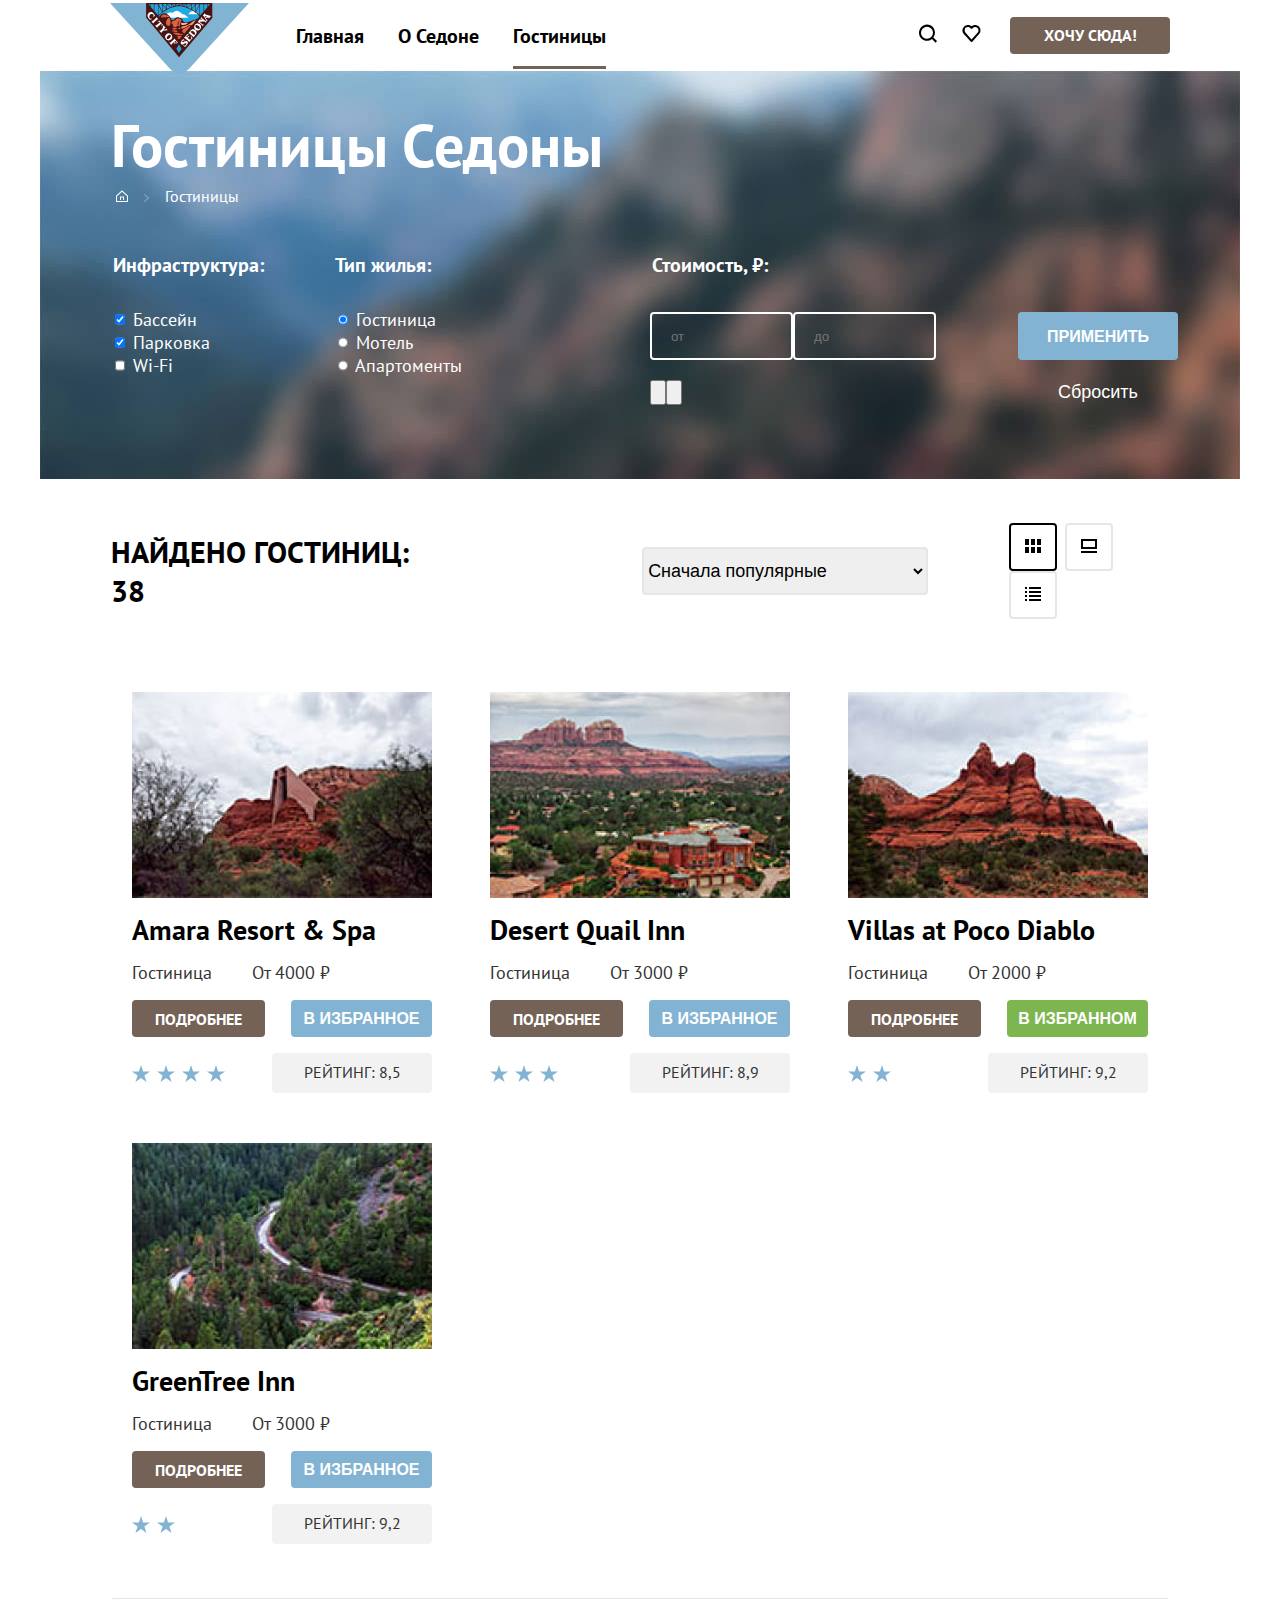
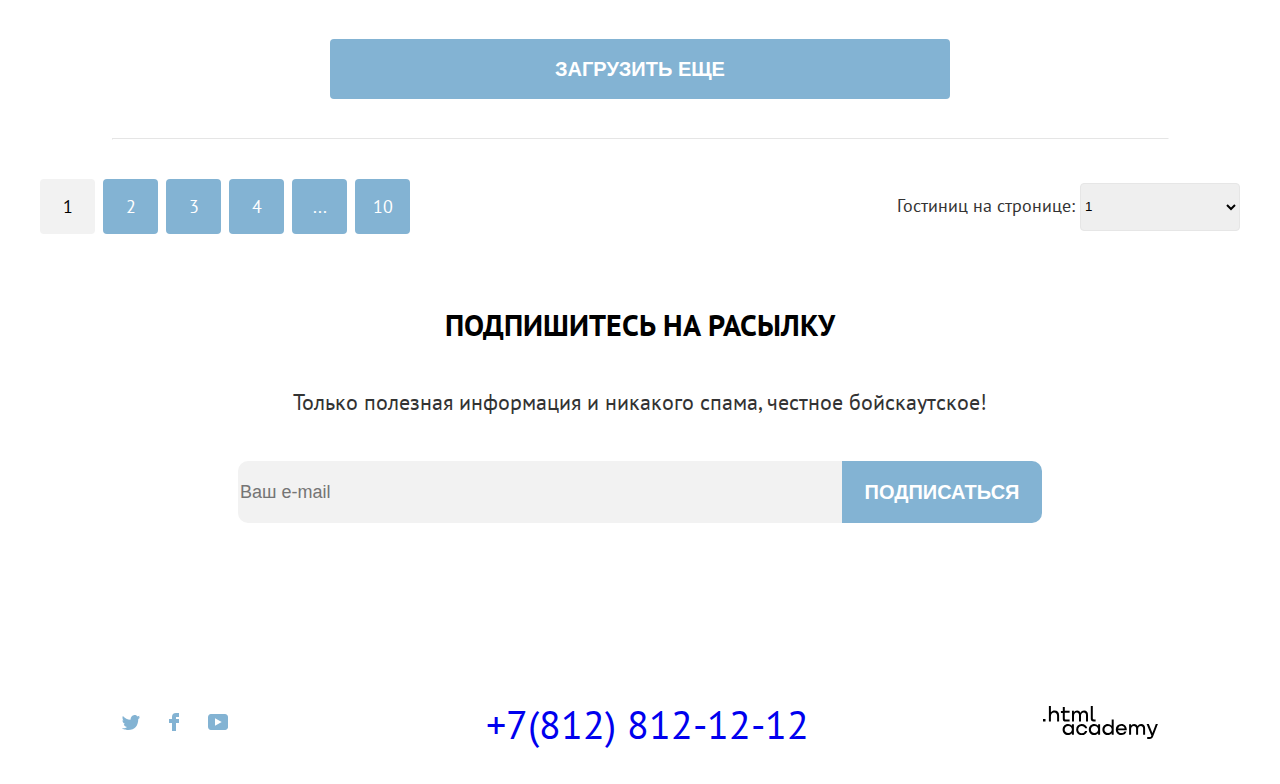
==== commit cdd65de7: "interaction" ====
--- a/catalog.html
+++ b/catalog.html
@@ -11,31 +11,35 @@
                                                 <!-- Шапка старт-->
     <header class="header-index">
         <div class="header-wrapper">
-            <a href="index.html" class="logo-link">
+            <a href="#" class="logo-link">
                 <img src="image/Vektor/header/logo-header-new.svg" alt="Логотип Седона" width="139px" height="70px">
             </a>
             <nav class="navigation">
                 <ul class="navigation-header">
-                    <li class="navigation-menu">
+                    <li class="navigation-item">
                         <a href="index.html" class="navigation-link">Главная</a>
                     </li>
-                    <li class="navigation-menu">
+                    <li class="navigation-item">
                         <a href="#" class="navigation-link">О Седоне</a>
                     </li>
-                    <li class="navigation-menu">
-                        <a href="catalog.html" class="navigation-link">Гостиницы</a>
+                    <li class="navigation-item">
+                        <a href="#" class="navigation-link active-page">Гостиницы</a>
                     </li>
                 </ul>
                 <ul class="navigation-header-user">
-                    <li class="navigation-menu-user">
+                    <li class="navigation-item">
                         <a href="#" class="nav-user">
-                            <img src="image/Vektor/header/search-new.svg" alt="Поиск" width="18.05px" height="18.1px">
+                            <svg class="header-navigation-icon" aria-hidden="true" focusable="false" width="20" height="19" viewBox="0 0 20 19" xmlns="http://www.w3.org/2000/svg">
+                                <path d="m19 17-3.7-3.6a8 8 0 0 0 1.7-5 8 8 0 0 0-8-8C4.6.5 1 4.3 1 8.7a8 8 0 0 0 13 6.3l3.6 3.7L19 17ZM9 14.7c-3.3 0-6-2.7-6-6a6 6 0 0 1 12 0 6 6 0 0 1-6 6Z"/>
+                              </svg>
                         <span class="visually-hidden">Поиск</span>
                         </a>
                     </li>
-                    <li class="navigation-menu-user">
+                    <li class="navigation-item">
                         <a href="#" class="nav-user">
-                            <img src="image/Vektor/header/favorite-new.svg" alt="Избранное" width="18.05px" height="17px">
+                            <svg class="header-navigation-icon" aria-hidden="true" focusable="false" width="19" height="17" viewBox="0 0 19 17" xmlns="http://www.w3.org/2000/svg">
+                                <path d="M9.4 17a1 1 0 0 1-.8-.4l-7-7.9A5.4 5.4 0 0 1 6 0c1.3 0 2.5.5 3.5 1.3a5.5 5.5 0 0 1 9 4.1c0 1.3-.4 2.5-1.2 3.4l-7 7.9c-.3.2-.5.3-.9.3Zm-6-9.5 6.1 6.9 6.3-7c.5-.5.7-1.2.7-2 0-1.8-1.5-3.3-3.3-3.3-1 0-2 .5-2.8 1.3-.3.3-.6.4-.9.4-.3 0-.6-.2-.8-.4A3.7 3.7 0 0 0 6 2.1a3.3 3.3 0 0 0-3.3 3.3c0 .9.3 1.6.7 2.1Z"/>
+                              </svg>
                             <span class="visually-hidden">Избранное</span>
                         </a>
                     </li>
@@ -56,8 +60,13 @@
                 <h1 class="catalog-filter-title">Гостиницы Седоны</h1>
                 <ul class="breadcrumbs">
                     <li class="breadcrnmbs-item">
-                        <img src="image/Vektor/main/to-mine-crumbs-new.svg" alt="Главная">
-                        <a href="index.html" class="visually-hidden">Главная</a>
+                        <a href="index.html" class="breadcrumbs-link">
+                        <svg class="breadcrumbs-home-icon" width="12" height="12" viewBox=" 0 0 12 12" xmlns="http://www.w3.org/2000/svg">
+                            <path d="M6 .3 0 5.8V12h12V5.8L6 .3ZM11 11H1V6.2l5-4.5 5 4.5V11Z"/>
+                            <path d="M4 10h1V7.5h2V10h1V6.5H4V10Z"/>
+                          </svg>
+                        <span class="visually-hidden">Главная</span>
+                        </a>
                     </li>
                     <li class="breadcrnmbs-item">
                         <img src="image/Vektor/main/arrow-crumbs-nav-link 1.svg" alt="Декоративная стрелка" width="5px" height="8px">
@@ -149,7 +158,7 @@
                     </select>
                     <input class="visually-hidden" type="submit" value="Отправить">
                     <div class="form-sorting-button">
-                        <button type="button" class="button-link-tile">
+                        <button type="button" class="button-link-tile active-sorting">
                             <img src="image/Vektor/main/mode-sorting-1-new.svg" alt="Показать карточки" class="mode-sorting" width="16px" height="14px">
                             <span class="visually-hidden">Показать карточки</span>
                         </button>
@@ -252,15 +261,15 @@
                     </div>
                 </div>
                                                                 <!--Карточки товара офф-->
-
+                <hr>
                 <button class="button section-product-card-button" type="button">
                     Загрузить еще
                 </button>
-                
+                <hr>
                 <div class="pagination-box">
                     <ul class="pagination-list">
                         <li class="pagination-item">
-                            <a class="button pagination-link" href="#">1</a>
+                            <a class="button pagination-link activ" href="#">1</a>
                         </li>
                         <li class="pagination-item">
                             <a class="button pagination-link" href="#">2</a>
@@ -300,7 +309,7 @@
                 </p>
                 <form action="#" class="spam-form">
                     <input type="email" name="email" placeholder="Ваш e-mail" class="form-email">
-                    <input type="submit" value="Подписаться" class="form-button">
+                    <input type="submit" value="Подписаться" class="form-button button">
                 </form>
             </section>
         </div>
@@ -314,30 +323,40 @@
             <nav class="footer-navigstions">
                 <ul class="footer-list">
                     <li class="footer-time">
-                        <a href="#" class="footer-link-socisl">
-                            <img src="image/Vektor/footer/twitter-new.svg" alt="Твиттер" width="18px" height="14.96px">
+                        <a href="#" class="footer-link-social">
+                            <svg class="footer-social-icon" aria-hidden="true" focusable="false" width="18" height="15"  viewBox="0 0 18 15" fill="none" xmlns="http://www.w3.org/2000/svg">
+                                <path fill-rule="#83B3D3" d="M11.6.2c1.8-.5 3.2.3 3.8 1.2l2.1-.7c0 .9-.6 1.5-.9 1.8.7.1 1.4-.6 1.4-.6a3 3 0 0 1-1.7 2C16.1 10.7 13 15.1 5.7 15h-.5c-.4 0-4.4-.5-5.2-1.9 2.4.2 4.1-.4 5-1.2-1-.3-2.9-.4-3.2-2.9.4.1.6.2 1.3.1C1.8 8.3.4 7.5.5 5.3c.3.3 1.1.5 1.4.5C1.1 5.6-.2 2.5.9.9a11 11 0 0 0 7.6 3.8C8.7 2.3 9.7.8 11.6.2Z"/>
+                              </svg>
                             <span class="visually-hidden">Твиттер</span>
                         </a>
                     </li>
                     <li class="footer-time">
-                        <a href="#" class="footer-link-socisl">
-                            <img src="image/Vektor/footer/facebook-new.svg" alt="Фэйсбук" width="10px" height="18px">
+                        <a href="#" class="footer-link-social">
+                            <svg class="footer-social-icon" aria-hidden="true" focusable="false" width="10" height="18" viewBox="0 0 10 18" xmlns="http://www.w3.org/2000/svg">
+                                <path d="M7 0a4 4 0 0 0-4 4v2H0v4h3v8h4v-8h3V6H7V4h3V0H7Z"/>
+                              </svg>
                             <span class="visually-hidden">Фэйсбук</span>
                         </a>
                     </li>
                     <li class="footer-time">
-                        <a href="#" class="footer-link-socisl">
-                            <img src="image/Vektor/footer/youtube-new.svg" alt="Ютуб" width="20.1px" height="16px">
+                        <a href="#" class="footer-link-social">
+                            <svg class="footer-social-icon" aria-hidden="true" focusable="false" width="20" height="16" viewBox="0 0 20 16" xmlns="http://www.w3.org/2000/svg">
+                                <path d="M17 0H2.9C1.2 0 0 1.5 0 3.2v9.5C0 14.5 1.2 16 2.9 16h14.3c1.5 0 2.9-1.5 2.9-3.2V3.2C19.9 1.5 18.7 0 17 0ZM7 11.8V4.2L13.7 8 7 11.8Z"/>
+                              </svg>
                             <span class="visually-hidden">Ютуб</span>
                         </a>
                     </li>
                 </ul>
 
-                <div class="footer-tel">
+                <p class="footer-tel">
+                    <a href="#" class="footer-tel-link">
                     +7(812) 812-12-12
-                </div> 
-                <a href="#">
-                    <img src="image/Vektor/footer/htmlacademy-logo-new.svg" alt="Логотип html acagemy" width="114.9px" height="32.9px">
+                    </a>
+                </p> 
+                <a href="#" class="fot-link-HA">
+                    <svg class="fot-log-HA" width="115" height="33" viewBox="0 0 115 33" xmlns="http://www.w3.org/2000/svg">
+                        <path d="M0 12.9v2.6h2.5v-2.6H0Zm11.6-8.4c-1.6 0-2.8.7-3.6 1.7h-.1V0h-2v15.5h2v-5.3c0-2.1 1.3-3.6 3.3-3.6 1.8 0 2.9 1.4 2.9 3.2v5.7h2V9.4c.1-3-1.8-4.9-4.5-4.9Zm15 .3h-4.8V1.1h-2v3.8h-1.9v2h1.9v6c0 1.7 1 2.7 2.7 2.7h4.1v-2h-3.7c-.7 0-1.1-.4-1.1-1.1V6.8h4.8v-2Zm14.5-.2c-1.6 0-2.9.8-3.5 2.1h-.1a3.7 3.7 0 0 0-3.4-2.1c-1.4 0-2.5.8-3.1 1.8h-.1V4.8H29v10.6h2V10c0-2 1-3.5 2.6-3.5 1.5 0 2.4 1 2.4 2.6v6.3h2V9.8c0-2.4 1.4-3.3 2.6-3.3 1.5 0 2.4 1 2.4 2.6v6.3h2V8.9c.1-2.5-1.4-4.3-3.9-4.3Zm6.7 8.1c0 1.7 1 2.7 2.8 2.7h2v-2h-1.7c-.7 0-1.1-.4-1.1-1.1V0h-2v12.7Zm-18.9 7a4.9 4.9 0 0 0-3.9-1.8c-3.1 0-5.4 2.3-5.4 5.6s2.3 5.6 5.4 5.6c1.8 0 3-.8 3.8-1.9h.1v1.6h2V18.2h-2v1.5Zm-3.6 7.4a3.5 3.5 0 0 1-3.6-3.6c0-2 1.4-3.6 3.6-3.6s3.6 1.6 3.6 3.6c0 1.9-1.4 3.6-3.6 3.6ZM44.2 22c-.5-2.4-2.6-4.1-5.4-4.1a5.4 5.4 0 0 0-5.6 5.6c0 3.1 2.2 5.6 5.6 5.6 2.8 0 4.9-1.8 5.4-4.2h-2.1a3.4 3.4 0 0 1-3.3 2.3 3.5 3.5 0 0 1-3.6-3.6c0-2 1.4-3.6 3.6-3.6 1.6 0 2.8 1 3.3 2.2h2.1V22Zm10.9-2.3a4.9 4.9 0 0 0-3.9-1.8c-3.1 0-5.4 2.3-5.4 5.6s2.3 5.6 5.4 5.6c1.8 0 3-.8 3.8-1.9h.1v1.6h2V18.2h-2v1.5Zm-3.6 7.4a3.5 3.5 0 0 1-3.6-3.6c0-2 1.4-3.6 3.6-3.6s3.6 1.6 3.6 3.6c0 1.9-1.5 3.6-3.6 3.6Zm17.2-7.3a5 5 0 0 0-3.9-1.9c-3.1 0-5.4 2.3-5.4 5.6s2.2 5.6 5.4 5.6c1.7 0 3-.8 3.8-1.8h.1v1.5h2V13.4h-2v6.4Zm-3.6 7.3a3.5 3.5 0 0 1-3.6-3.6c0-2 1.4-3.6 3.6-3.6s3.6 1.6 3.6 3.6c-.1 2-1.5 3.6-3.6 3.6Zm13.2-9.2a5.4 5.4 0 0 0-5.5 5.6c0 3 2.1 5.6 5.5 5.6 2.5 0 4.5-1.3 5.2-3.6h-2.1c-.5 1-1.6 1.6-3 1.6-1.9 0-3.3-1.3-3.4-2.9h8.8c.2-3.6-2-6.3-5.5-6.3Zm0 1.9c1.7 0 3 1 3.3 2.6h-6.5a3.2 3.2 0 0 1 3.2-2.6Zm19.9-1.9a4 4 0 0 0-3.6 2h-.1c-.6-1.2-1.8-2-3.4-2-1.4 0-2.5.7-3.1 1.8v-1.5h-1.9v10.6h2v-5.4c0-2 1-3.4 2.6-3.5 1.5 0 2.4 1 2.4 2.6v6.3h2v-5.6c0-2.4 1.4-3.3 2.6-3.3 1.5 0 2.4 1 2.4 2.6v6.3h2v-6.5c.1-2.6-1.4-4.4-3.9-4.4Zm11.2 9.1-3.6-8.9h-2.2l4.8 11.6c-.3.9-.7 1.2-1.7 1.2h-2.5v2h2.5c1.8 0 2.8-.8 3.5-2.6l4.7-12.2h-2.1l-3.4 8.9Z" />
+                      </svg>
                 </a>
             </nav>
         </div>
--- a/style/style.css
+++ b/style/style.css
@@ -51,6 +51,7 @@
 	z-index: 1;
 }
 .navigation-link{
+	position: relative;
 	display: block;
 	font-weight: 700;
 	font-size: 20px;
@@ -59,6 +60,13 @@
 	text-decoration: none;
 	padding: 20px 17px;
 }
+.navigation-link:hover{
+	color: #756257;
+}
+.navigation-link:active{
+	color:rgba(117, 98, 87, 0.3);
+}
+
 .header-wrapper{
 	display: flex;
 	align-items: center;
@@ -87,12 +95,40 @@
 	width: 264px;
 }
 .nav-user{
-	padding: 24px 12px;
-	min-width: 18px;
-	min-height: 17px;
+	box-sizing: border-box;
+    position: relative;
+    display: inline-block;
+    padding: 24px 12px;
+    min-height: 66px;
+    min-width: 42px;
 }
 .navigation-menu-button{
 	margin-left: auto;
+}
+.navigation-icon{
+	position: absolute;
+    top: 0;
+    right: 0;
+    bottom: 0;
+    left: 0;
+    margin: auto;
+}
+.nav-user:hover .header-navigation-icon{
+	fill: #756257;
+}
+.nav-user:active .header-navigation-icon{
+	fill: rgba(117, 98, 87, 0.3);
+}
+.active-page::before{
+	content: '';
+	background-color: #756257;
+	height: 3px;
+	position: absolute;
+	bottom: 0;
+	right: 17px;
+	left: 17px;
+	transition: 0.3s;
+
 }
 /* Шапка финиш*/
 
@@ -103,6 +139,7 @@
 	color: #ffffff;
 	border-radius: 4px;
 	border: 0;
+	cursor: pointer;
 }
 .button-header{
 	display: block;
@@ -116,6 +153,20 @@
 	padding: 8px 15px;
 	box-sizing: border-box;
 }
+.button-header:hover{
+	box-shadow: 5px 5px 3px 0 #4d3428 ;
+	background-color: #615048;
+}
+.button-header:focus{
+	outline: none;
+	box-shadow: inset 0 0 0 3px #83B3D3;
+	background: #615048;
+}
+.button-header:active{
+	box-shadow: 5px 5px 3px 0 #887871;
+	background: #615048;
+	color: rgba(255, 255, 255, 0.3);
+}
 .form-submit-send{
 	width: 160px;
 	height: 48px;
@@ -123,8 +174,19 @@
 	font-size: 16px;
 	line-height: 21px;
 	font-weight: 700;
-	margin-top: 60px;
 	margin-bottom: 20px;
+}
+.form-submit-send:hover{
+	background-color: #68A2CA;
+}
+.form-submit-send:focus{
+	outline: 3px solid #fff;
+	background-color: #68A2CA;
+}
+.form-submit-send:active{
+	outline: none;
+	background-color: #68A2CA;
+	color: rgba(255, 255, 255, 0.3);
 }
 .form-submit-reset{
 	font-size: 18px;
@@ -132,6 +194,19 @@
 	background-color: transparent;
 	color: #FFFFFF;
 	border: 0;
+	border-radius: 4px;
+	cursor: pointer;
+}
+.form-submit-reset:hover{
+	color: rgba(255, 255, 255, 0.6);
+}
+.form-submit-reset:focus{
+	color: #fff;
+	outline: 3px solid #83B3D3;
+}
+.form-submit-reset:active{
+	color: rgba(255, 255, 255, 0.3);
+	outline: none;
 }
 .product-card-button-link{
 	display: block;
@@ -145,6 +220,19 @@
 	text-decoration: none;
 	padding: 9px;
 }
+.product-card-button-link:hover{
+	background-color: #615048;
+}
+.product-card-button-link:focus{
+	outline: none;
+	box-shadow: 0 0 0 3px #83B3D3;
+	background-color: #615048;
+}
+.product-card-button-link:active{
+	box-shadow: none;
+	background-color: #615048;
+	color: rgba(255, 255, 255, 0.3);
+}
 .product-card-button{
 	background-color: #83B3D3;
 	width: 141px;
@@ -154,6 +242,20 @@
 	line-height: 21px;
 	justify-self: end;
 }
+.product-card-button:hover{
+	background-color: #68A2CA;
+	outline: 1px solid #756257;
+}
+.product-card-button:focus{
+	background-color: #68A2CA;
+	outline: 3px solid #756257;
+}
+.product-card-button:active{
+	background-color: #68A2CA;
+	outline: 1px solid #756257;
+	color: rgba(255, 255, 255, 0.3);
+	transition: 0.1s;
+}
 .product-card-button-green{
 	background-color: #7DB54F;
 	width: 141px;
@@ -163,6 +265,19 @@
 	line-height: 21px;
 	justify-self: end;
 }
+.product-card-button-green:hover{
+	background-color: #6C9E42;
+}
+.product-card-button-green:focus{
+	background-color: #6C9E42;
+	outline: 3px solid #756257;
+}
+.product-card-button-green:active{
+	background-color: #6C9E42;
+	color: rgba(255, 255, 255, 0.3);
+	outline: none;
+	transition: 0.1s;
+}
 .section-product-card-button{
 	height: 60px;
 	width: 620px;
@@ -173,6 +288,18 @@
 	margin-left: 290px;
 	margin-bottom: 60px;
 }
+.section-product-card-button:hover{
+	background-color: #68A2CA;
+}
+.section-product-card-button:focus{
+	outline: 3px solid #756257;
+	background-color: #68A2CA;
+}
+.section-product-card-button:active{
+	color: rgba(255, 255, 255, 0.3);
+	background-color: #68A2CA;
+	outline: none;
+}
 .pagination-link{
 	text-decoration: none;
 	background-color: #83B3D3;
@@ -182,88 +309,80 @@
 	align-items: center;
 	justify-content: center;
 }
-
-/* Кнопки финиш*/
-
-
-/*Основная часть Котолог старт*/
-.catalog-filter{
-	background: #09e9e986 url("../image/Rast/catalog-background-new.jpg") no-repeat;
-	max-width: 1200px;
-	height: 408px;
-	box-sizing: border-box;
+.activ{
+	background-color: #F2F2F2;
+	color: #000000;
+}
+.pagination-link:hover:not(.activ){
+	background-color: #68A2CA;
+}
+.pagination-link:focus:not(.activ){
+	outline: none;
+	box-shadow: 0 0 0 3px #756257;
+	background-color: #68A2CA;
+}
+.pagination-link:active:not(.activ){
+	background-color: #68A2CA;
+	color: rgba(255, 255, 255, 0.3);
+	box-shadow: none;
+}
+.activ:focus{
+	outline: none;
+	box-shadow: 0 0 0 3px #756257
+}
+.services-button{
+	font-weight: 700;
+	font-size: 20px;
+	line-height: 36px;
+	text-align: center;
+	text-transform: uppercase;
 	color: #FFFFFF;
-	font-size: 18px;
-	line-height: 23px;
-	padding-top: 35px;
-	padding-left: 71px;
-	margin-bottom: 44px;
-}
-.catalog-filter-title{
-	width: 528px;
-	font-weight: 700;
-	font-size: 60px;
-	line-height: 78px;
-	margin: 0;
-}
-.breadcrumbs-link{
-	text-decoration: none;
-	color: #FFFFFF;
-	font-size: 16px;
-	line-height: 21px;
-}
-.breadcrumbs{
-	display: flex;
-	align-items: center;
-	margin: 0;
-	padding: 0;
-}
-.breadcrnmbs-item{
-	margin-right: 11px;
-}
-.fieldset-box{
-	display: flex;
-	width: 150px;
-	padding: 0;
+	cursor: pointer;
+
+	width: 575px;
+	height: 60px;
+	background: #756257;
+	border-radius: 10px;
 	border: 0;
-	margin: 0;
-	margin-right: 67px;
-}
-.fieldset-box:nth-child(2){
-	margin-right: 167px;
-}
-.fieldset-box-filter{
-	display: flex;
-	flex-wrap: wrap;
-	width: 287px;
-	padding: 0;
-	border: 0;
-	margin: 0;
-}
-.form-filter{
-	display: flex;
-	margin-top: 45px;
-}
-.form-list{
-	padding: 0;
-	margin: 0;
-	margin-top: 30px;
-}
-.form-imput-box{
-	display: flex;
-    flex-direction: column;
-    margin-left: 81px;
-}
-.form-filter-legend{
+}
+.services-button:hover{
+	box-shadow: 5px 5px 3px 0 #4d3428;
+	background-color: #615048;
+}
+.services-button:focus{
+	outline: none;
+	box-shadow: inset 0 0 0 3px #83B3D3;
+	background: #615048;
+}
+.services-button:active{
+	color: rgba(255, 255, 255, 0.3);
+	box-shadow: 5px 5px 3px 0 #887871;
+	background-color: #615048;
+}
+.form-button{
 	font-weight: 700;
 	font-size: 20px;
 	line-height: 26px;
-}
-.form-sorting{
-	display: flex;
-	align-items: center;
-	padding: 0 71px;
-	margin-bottom: 53px;
+	text-align: center;
+	text-transform: uppercase;
+	color: #FFFFFF;
+
+	width: 200px;
+	background-color: #83B3D3;
+	border-radius: 0px 10px 10px 0px;
+	border: 0;
+}
+.form-button:hover{
+	background-color: #68A2CA;
+}
+.form-button:focus{
+	outline: 3px solid #756257;
+	background-color: #68A2CA;
+}
+.form-button:active{
+	color: rgba(255, 255, 255, 0.3);
+	background-color: #68A2CA;
+	outline: none;
 }
 .button-link-tile{
 	padding: 0;
@@ -277,7 +396,128 @@
 .button-link-tile:nth-child(3n){
 	margin-right: 0;
 }
-
+.button-link-tile:hover,
+.button-link-tile:focus{
+	outline: none;
+	border: 2px solid #83B3D3;
+}
+.button-link-tile:active{
+	border: 2px solid #000000;
+	box-shadow: 0 0 10px 0 #333333;
+	background-color: #E6E6E6;
+}
+.active-sorting{
+	border-color: #000000;
+}
+/* Кнопки финиш*/
+
+
+/*Основная часть Котолог старт*/
+.catalog-filter{
+	background: #09e9e986 url("../image/Rast/catalog-background-new.jpg") no-repeat;
+	max-width: 1200px;
+	height: 408px;
+	box-sizing: border-box;
+	color: #FFFFFF;
+	font-size: 18px;
+	line-height: 23px;
+	padding-top: 35px;
+	padding-left: 71px;
+	margin-bottom: 44px;
+}
+.catalog-filter-title{
+	width: 528px;
+	font-weight: 700;
+	font-size: 60px;
+	line-height: 78px;
+	margin: 0;
+}
+.breadcrumbs-link{
+	text-decoration: none;
+	color: #FFFFFF;
+	font-size: 16px;
+	line-height: 21px;
+	padding: 5px;
+	border-radius: 4px;
+}
+.breadcrumbs-link:hover{
+	color: rgba(255, 255, 255, 0.6);
+}
+.breadcrumbs-link:focus{
+	outline: 3px solid #68A2CA;
+	color: #fff;
+}
+.breadcrumbs-link:active{
+	outline: none;
+	color: rgba(255, 255, 255, 0.3);
+}
+.breadcrumbs-home-icon{
+	fill: #fff;
+}
+.breadcrumbs-link:hover .breadcrumbs-home-icon{
+	fill: rgba(255, 255, 255, 0.6);
+}
+.breadcrumbs-link:active .breadcrumbs-home-icon{
+	fill: rgba(255, 255, 255, 0.3);
+}
+.breadcrumbs{
+	display: flex;
+	align-items: center;
+	margin: 0;
+	padding: 0;
+}
+.breadcrnmbs-item{
+	margin-right: 11px;
+}
+.checkbox-input{
+	width: 10px;
+	height: auto;
+}
+.fieldset-box{
+	display: flex;
+	width: 150px;
+	padding: 0;
+	border: 0;
+	margin: 0;
+	margin-right: 67px;
+}
+.fieldset-box:nth-child(2){
+	margin-right: 167px;
+}
+.fieldset-box-filter{
+	display: flex;
+	flex-wrap: wrap;
+	width: 287px;
+	padding: 0;
+	border: 0;
+	margin: 0;
+	margin-right: 81px;
+}
+.form-filter{
+	display: flex;
+	margin-top: 45px;
+}
+.form-list{
+	padding: 0;
+	margin: 0;
+	margin-top: 30px;
+}
+.form-imput-box{
+	display: flex;
+    flex-direction: column;
+	padding-top: 60px;
+}
+.form-filter-legend{
+	font-weight: 700;
+	font-size: 20px;
+	line-height: 26px;
+}
+.form-sorting{
+	display: flex;
+	align-items: center;
+	padding: 0 71px;
+	margin-bottom: 53px;
+}
 .form-sorting-text{
 	font-weight: 700;
 	font-size: 30px;
@@ -296,6 +536,17 @@
 	line-height: 23px;
 	margin-right: 81px;
 }
+.select-sorting:hover,
+.select-sorting:focus{
+	outline: none;
+	border: 2px solid #83B3D3;
+}
+.select-sorting:active{
+	color: #333;
+	border: 2px solid #000000;
+	box-shadow: 0 0 10px 0 #333333;
+	background-color: #E6E6E6;
+}
 .form-sorting-button{
 	display: flex;
 	flex-wrap: wrap;
@@ -304,12 +555,30 @@
 .input-price{
 	box-sizing: border-box;
 	border: 2px solid #FFFFFF;
+	color: #fff;
 	border-radius: 4px;
 	background-color: transparent;
 	width: 143px;
 	height: 48px;
 	margin-top: 34px;
-}
+	padding: 14px 19px;
+}
+.input-price:hover{
+	border: 2px solid rgba(255, 255, 255, 0.6);
+}
+.input-price:focus{
+	outline: none;
+	border: 2px solid #fff;
+	box-shadow: 
+	inset 0 0 0 3px #81B3D2;
+}
+.input-price:active{
+	border: 2px solid #fff;
+	background-color: #75625793;
+	box-shadow: none;
+	color: white;
+}
+/* карточки товара старт */
 .product-cards-link-img{
 	grid-column: 1/-1;
 }
@@ -356,15 +625,6 @@
 .star-reyting:first-child{
 	margin: 0;
 }
-.label-select-card{
-	line-height: 23px;
-}
-.select-card{
-	width: 160px;
-	height: 48px;
-	border-color: #E6E6E6;
-	border-radius: 4px;
-}
 .box-card-product{
 	display: grid;
 	grid-template-columns: repeat(3, 340px);
@@ -384,6 +644,13 @@
 	padding: 20px;
 	row-gap: 16px;
 }
+/* карточки товара офф */
+hr{
+	width: 1055px;
+	border-color: rgba(255, 255, 255, 0.3);
+	position: relative;
+	bottom: 30px;
+}
 .pagination-list{
 	display: flex;
 	padding: 0;
@@ -394,6 +661,25 @@
 }
 .pagination-item:last-child{
 	margin-right: 0;
+}
+.label-select-card{
+	line-height: 23px;
+}
+.select-card{
+	width: 160px;
+	height: 48px;
+	border-color: #E6E6E6;
+	border-radius: 4px;
+}
+.select-card:hover,
+.select-card:focus{
+	outline: 2px solid #83B3D3;
+}
+.select-card:active{
+	color: #333;
+	outline: 2px solid #000000;
+	box-shadow: 0 0 10px 0 #333333;
+	background-color: #E6E6E6;
 }
 	/*Основная часть Котолог офф*/
 
@@ -481,6 +767,12 @@
     min-height: 100%;
     object-fit: cover;
 }
+.img:hover{
+	opacity: 0.6;
+}
+.img:active{
+	opacity: 0.3;
+}
 .wrapper{
 	box-sizing: border-box;
 	padding-top: 98px;
@@ -602,20 +894,6 @@
 	line-height: 26px;
 	text-align: center;
 }
-.services-button{
-	font-weight: 700;
-	font-size: 20px;
-	line-height: 36px;
-	text-align: center;
-	text-transform: uppercase;
-	color: #FFFFFF;
-
-	width: 575px;
-	height: 60px;
-	background: #756257;
-	border-radius: 10px;
-	border: 0;
-}
 .spam-form{
 	display: flex;
     justify-content: center;
@@ -632,19 +910,20 @@
 	border-radius: 10px 0px 0px 10px;
 	border: 0;
 }
-.form-button{
-	font-weight: 700;
-	font-size: 20px;
-	line-height: 26px;
-	text-align: center;
-	text-transform: uppercase;
-	color: #FFFFFF;
-
-	width: 200px;
-	background-color: #83B3D3;
-	border-radius: 0px 10px 10px 0px;
-	border: 0;
-}
+.form-email:hover{
+	background-color: #E6E6E6;
+}
+.form-email:focus{
+	outline: none;
+	background-color: #E6E6E6;
+	box-shadow: 0 0 0 3px #83B3D3;
+}
+.form-email:invalid{
+	outline: none;
+	box-shadow: 0 0 0 2px #FF5757;
+	background-color: #fff;
+}
+
 /*Сервис и рассылка*/
 
 /*Основная часть Главная страница офф*/
@@ -662,7 +941,7 @@
 .footer-list{
 	padding: 0;
 	margin-top: 10px;
-	width: 120px;
+	width: 150px;
 	display: flex;
 	flex-wrap: wrap;
 }
@@ -671,6 +950,10 @@
 }
 .footer-index{
 	background-color: #ffffff;
+}
+.footer-tel-link{
+	text-decoration: none;
+	padding: 15px;
 }
 .footer-tel{
 	font-size: 40px;
@@ -679,13 +962,70 @@
 	text-transform: uppercase;
 	color: #000000;
 }
+.footer-tel-link:hover{
+	color: #756257;
+}
+.footer-tel-link:focus{
+	outline: none;
+	color: #756257;
+	border: 3px solid #83B3D3;
+	border-radius: 10px;
+	box-sizing: border-box;
+}
+.footer-tel-link:active{
+	border: 0;
+	color: rgba(117, 98, 87, 0.3);
+}
+.footer-link-social{
+	border-radius: 10px;
+	min-width: 20px;
+	min-height: 20px;
+	padding: 10px;
+	display: block;
+	box-sizing: border-box;
+}
+.footer-social-icon{
+	fill: #83B3D3;
+}
+.footer-link-social:hover .footer-social-icon{
+	fill: #68A2CA;
+}
+.footer-link-social:focus .footer-social-icon{
+	outline: none;
+	fill: #68A2CA;
+}
+.footer-link-social:focus{
+	outline: 3px solid #68A2CA;
+}
+.footer-link-social:active .footer-social-icon{
+	fill: rgba(104, 162, 202, 0.3);
+}
+.footer-link-social:active{
+	outline: none;
+}
 .footer-time{
-	width: 20px;
-	height: 20px;
-	padding-right: 29px;
+	padding-right: 9px;
 	padding-top: 8px;
 }
 .footer-time:nth-child(3n){
 	padding-right: 0;
 }
+.fot-log-HA{
+	padding: 10px;
+}
+.fot-link-HA{
+	border-radius: 10px;
+}
+.fot-link-HA:hover .fot-log-HA{
+	fill: #756257;
+}
+.fot-link-HA:focus .fot-log-HA{
+	outline: none;
+	fill: #756257;
+}
+.fot-link-HA:focus{
+	outline: none;
+	box-shadow: 0 0 0 3px #68A2CA;
+}
+
 /*Подвал*/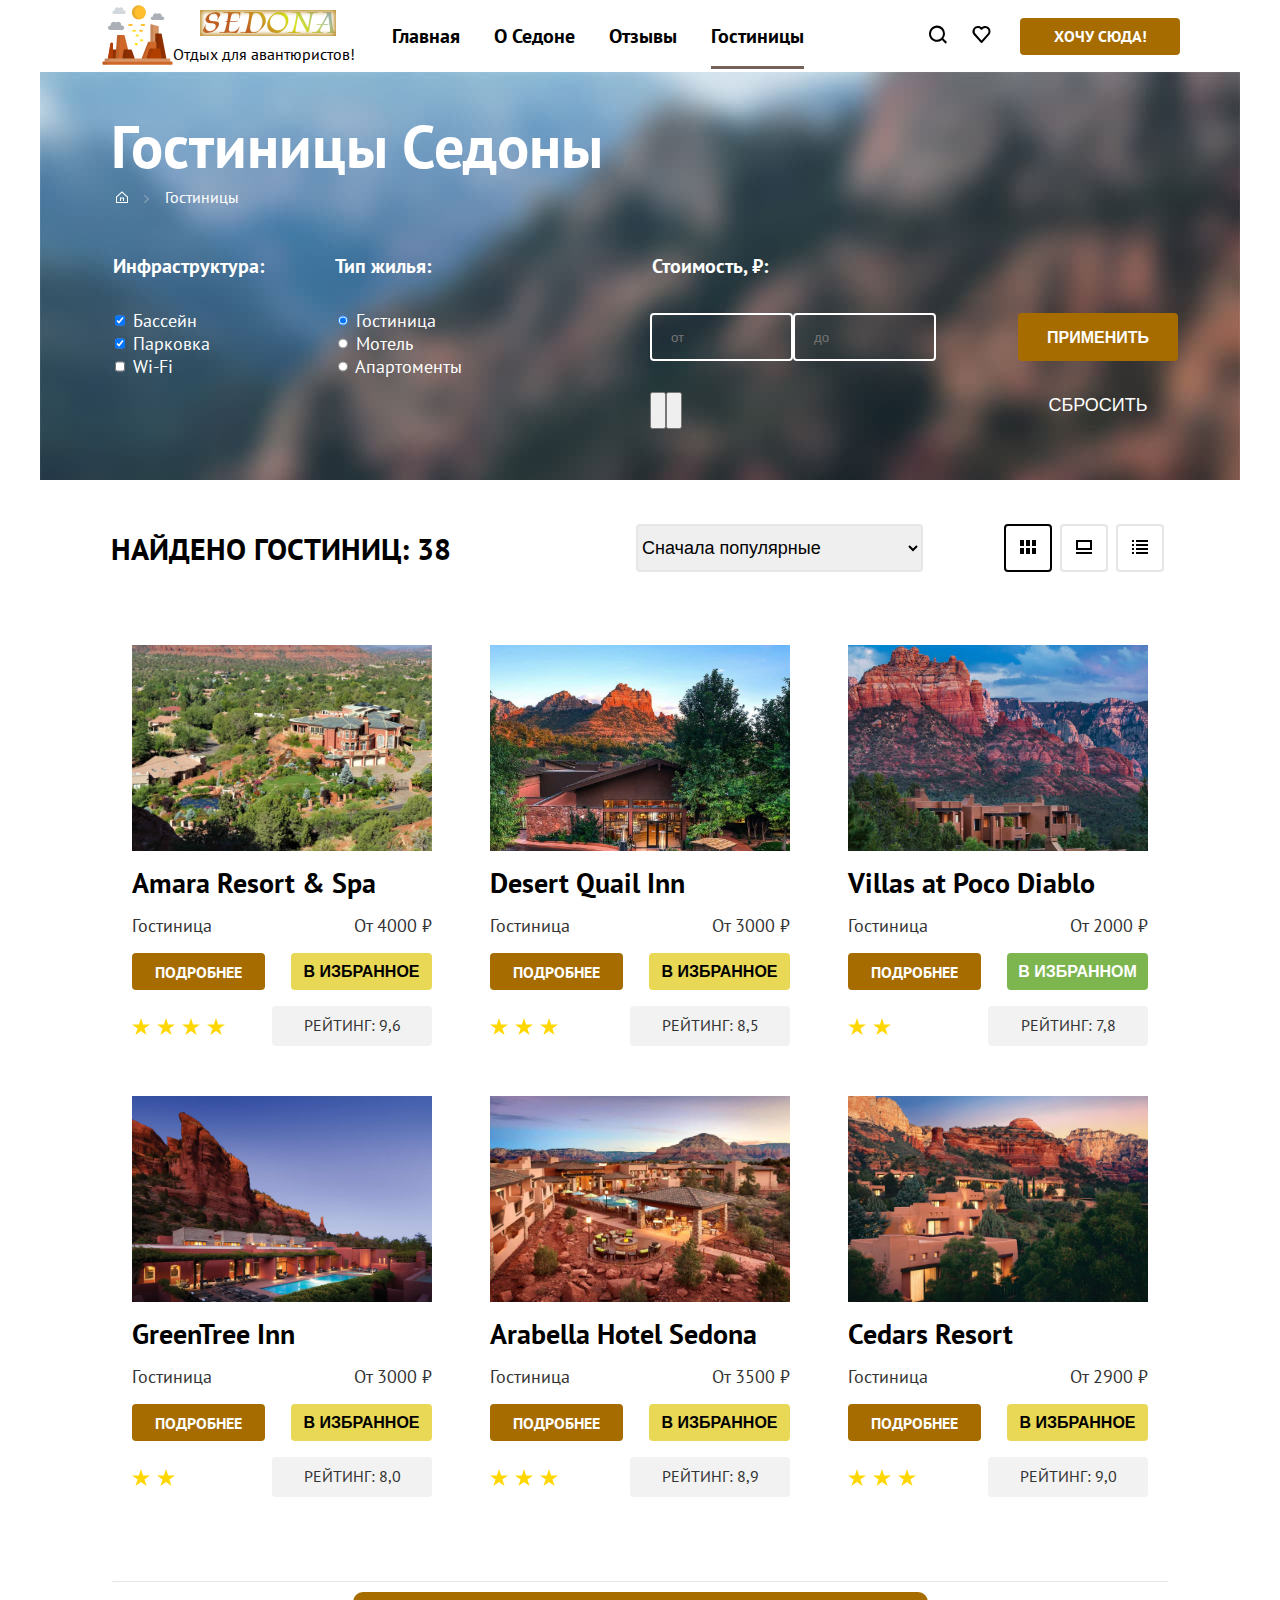
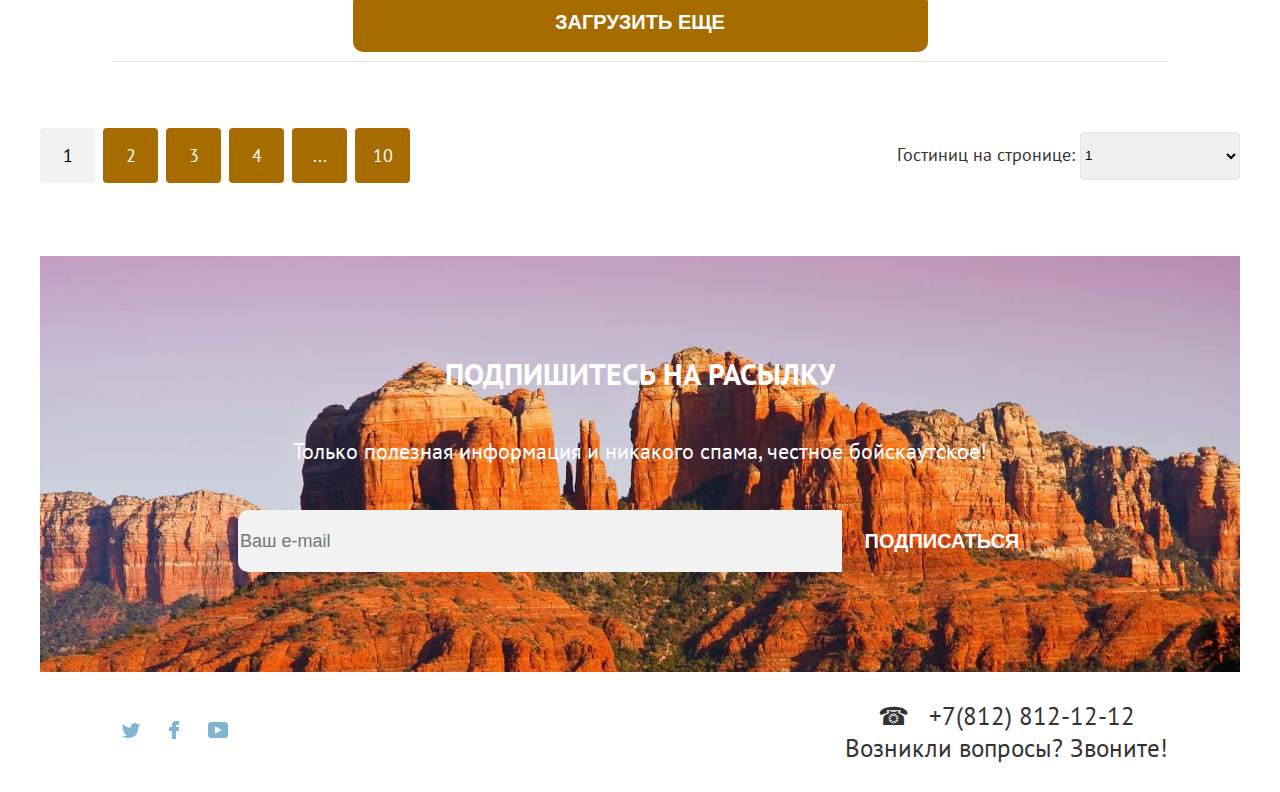
==== commit 615d3529: "New Sedona" ====
--- a/catalog.html
+++ b/catalog.html
@@ -11,8 +11,10 @@
                                                 <!-- Шапка старт-->
     <header class="header-index">
         <div class="header-wrapper">
-            <a href="#" class="logo-link">
-                <img src="image/Vektor/header/logo-header-new.svg" alt="Логотип Седона" width="139px" height="70px">
+            <a href="index.html" class="logo-link">
+                <img class="logo-header" src="image/Vektor/header/grand_canyon_37acibd593kd.svg" alt="Логотип Седона" width="75px" height="70px">
+                <span class="text-logo">SEDONA</span>
+                <p class="logo-p">Отдых для авантюристов!</p>
             </a>
             <nav class="navigation">
                 <ul class="navigation-header">
@@ -21,6 +23,9 @@
                     </li>
                     <li class="navigation-item">
                         <a href="#" class="navigation-link">О Седоне</a>
+                    </li>
+                    <li class="navigation-item">
+                        <a href="#" class="navigation-link">Отзывы</a>
                     </li>
                     <li class="navigation-item">
                         <a href="#" class="navigation-link active-page">Гостиницы</a>
@@ -143,7 +148,7 @@
                     </fieldset>
                         <div class="form-imput-box">
                             <input type="submit" value="Применить" class="button form-submit-send"> 
-                            <input type="reset" value="Сбросить" class="form-submit-reset">   
+                            <input type="reset" value="Сбросить" class="button form-submit-reset">   
                         </div>
                 </form>
             </section>
@@ -177,7 +182,7 @@
                 <div class="box-card-product">                                       
                     <div class="product-card">
                         <a href="#" class="product-cards-link-img">
-                            <img class="img" src="image/Rast/catalog-hotel/catalog-hotel-1-new.jpg" alt="Amara Resort & Spa">
+                            <img class="img" src="image/Rast/catalog-hotel/hotel-1.jpg" alt="Amara Resort & Spa">
                         </a>
                         <a href="#" class="product-cards-link-text">
                             <h3 class="product-card-title">Amara Resort & Spa</h3>
@@ -189,18 +194,26 @@
                         <a href="#" class="button product-card-button-link"  >Подробнее</a>
                         <button type="button" class="button product-card-button">В избранное</button>
                         <div class="reyting">
-                            <img class="star-reyting" src="image/Vektor/main/star-reyting-new.svg" alt="Звезда рейтинга">
-                            <img class="star-reyting" src="image/Vektor/main/star-reyting-new.svg" alt="Звезда рейтинга">
-                            <img class="star-reyting" src="image/Vektor/main/star-reyting-new.svg" alt="Звезда рейтинга">
-                            <img class="star-reyting" src="image/Vektor/main/star-reyting-new.svg" alt="Звезда рейтинга">
-                            <span class="rating-text" >Рейтинг: 8,5</span>
-                        </div>
-                    </div>
-
-
-                    <div class="product-card">
-                        <a href="#" class="product-cards-link-img">
-                            <img class="img" src="image/Rast/catalog-hotel/catalog-hotel-2-new.jpg" alt="Desert Quail Inn">
+                            <svg class="star-reyting" width="18" height="17" fill="none" xmlns="http://www.w3.org/2000/svg">
+                                <path d="m9 0 2.1 6.5H18l-5.6 4 2.2 6.5L9 13l-5.6 4 2.2-6.5-5.6-4h6.9L9 0Z"/>
+                              </svg>
+                              <svg class="star-reyting" width="18" height="17" fill="none" xmlns="http://www.w3.org/2000/svg">
+                                <path d="m9 0 2.1 6.5H18l-5.6 4 2.2 6.5L9 13l-5.6 4 2.2-6.5-5.6-4h6.9L9 0Z"/>
+                              </svg>
+                              <svg class="star-reyting" width="18" height="17" fill="none" xmlns="http://www.w3.org/2000/svg">
+                                <path d="m9 0 2.1 6.5H18l-5.6 4 2.2 6.5L9 13l-5.6 4 2.2-6.5-5.6-4h6.9L9 0Z"/>
+                              </svg>
+                              <svg class="star-reyting" width="18" height="17" fill="none" xmlns="http://www.w3.org/2000/svg">
+                                <path d="m9 0 2.1 6.5H18l-5.6 4 2.2 6.5L9 13l-5.6 4 2.2-6.5-5.6-4h6.9L9 0Z"/>
+                              </svg>
+                            <span class="rating-text" >Рейтинг: 9,6</span>
+                        </div>
+                    </div>
+
+
+                    <div class="product-card">
+                        <a href="#" class="product-cards-link-img">
+                            <img class="img" src="image/Rast/catalog-hotel/hotel-2.jpg" alt="Desert Quail Inn">
                         </a>
                         <a href="#" class="product-cards-link-text">
                             <h3 class="product-card-title">Desert Quail Inn</h3>
@@ -212,17 +225,23 @@
                         <a href="#" class="button product-card-button-link">Подробнее</a>
                         <button type="button" class="button product-card-button">В избранное</button>
                         <div class="reyting">
-                            <img class="star-reyting" src="image/Vektor/main/star-reyting-new.svg" alt="Звезда рейтинга">
-                            <img class="star-reyting" src="image/Vektor/main/star-reyting-new.svg" alt="Звезда рейтинга">
-                            <img class="star-reyting" src="image/Vektor/main/star-reyting-new.svg" alt="Звезда рейтинга">
-                            <span class="rating-text" >Рейтинг: 8,9</span>
-                        </div>
-                    </div>
-
-
-                    <div class="product-card">
-                        <a href="#" class="product-cards-link-img">
-                            <img class="img" src="image/Rast/catalog-hotel/catalog-hotel-3-new.jpg" alt="Villas at Poco Diablo">
+                            <svg class="star-reyting" width="18" height="17" fill="none" xmlns="http://www.w3.org/2000/svg">
+                                <path d="m9 0 2.1 6.5H18l-5.6 4 2.2 6.5L9 13l-5.6 4 2.2-6.5-5.6-4h6.9L9 0Z"/>
+                              </svg>
+                              <svg class="star-reyting" width="18" height="17" fill="none" xmlns="http://www.w3.org/2000/svg">
+                                <path d="m9 0 2.1 6.5H18l-5.6 4 2.2 6.5L9 13l-5.6 4 2.2-6.5-5.6-4h6.9L9 0Z"/>
+                              </svg>
+                              <svg class="star-reyting" width="18" height="17" fill="none" xmlns="http://www.w3.org/2000/svg">
+                                <path d="m9 0 2.1 6.5H18l-5.6 4 2.2 6.5L9 13l-5.6 4 2.2-6.5-5.6-4h6.9L9 0Z"/>
+                              </svg>
+                            <span class="rating-text" >Рейтинг: 8,5</span>
+                        </div>
+                    </div>
+
+
+                    <div class="product-card">
+                        <a href="#" class="product-cards-link-img">
+                            <img class="img" src="image/Rast/catalog-hotel/hotel-3.jpg" alt="Villas at Poco Diablo">
                         </a>
                         <a href="#" class="product-cards-link-text"> 
                             <h3 class="product-card-title">Villas at Poco Diablo</h3>
@@ -234,15 +253,19 @@
                         <a href="#" class="button product-card-button-link">Подробнее</a>
                         <button type="button" class="button product-card-button-green">В избранном</button>
                         <div class="reyting">
-                            <img class="star-reyting" src="image/Vektor/main/star-reyting-new.svg" alt="Звезда рейтинга">
-                            <img class="star-reyting" src="image/Vektor/main/star-reyting-new.svg" alt="Звезда рейтинга">
-                            <span class="rating-text" >Рейтинг: 9,2</span>
-                        </div>
-                    </div>
-
-                    <div class="product-card">
-                        <a href="#" class="product-cards-link-img">
-                            <img class="img" src="image/Rast/catalog-hotel/catalog-hotel-4-new.jpg" alt="GreenTree Inn">
+                            <svg class="star-reyting" width="18" height="17" fill="none" xmlns="http://www.w3.org/2000/svg">
+                                <path d="m9 0 2.1 6.5H18l-5.6 4 2.2 6.5L9 13l-5.6 4 2.2-6.5-5.6-4h6.9L9 0Z"/>
+                              </svg>
+                              <svg class="star-reyting" width="18" height="17" fill="none" xmlns="http://www.w3.org/2000/svg">
+                                <path d="m9 0 2.1 6.5H18l-5.6 4 2.2 6.5L9 13l-5.6 4 2.2-6.5-5.6-4h6.9L9 0Z"/>
+                              </svg>
+                            <span class="rating-text" >Рейтинг: 7,8</span>
+                        </div>
+                    </div>
+
+                    <div class="product-card">
+                        <a href="#" class="product-cards-link-img">
+                            <img class="img" src="image/Rast/catalog-hotel/hotel-4.jpg" alt="GreenTree Inn">
                         </a>
                         <a href="#" class="product-cards-link-text">
                             <h3 class="product-card-title">GreenTree Inn</h3>
@@ -254,15 +277,73 @@
                         <a href="#" class="button product-card-button-link">Подробнее</a>
                         <button type="button" class="button product-card-button">В избранное</button>
                         <div class="reyting">
-                            <img class="star-reyting" src="image/Vektor/main/star-reyting-new.svg" alt="Звезда рейтинга">
-                            <img class="star-reyting" src="image/Vektor/main/star-reyting-new.svg" alt="Звезда рейтинга">
-                            <span class="rating-text" >Рейтинг: 9,2</span>
+                            <svg class="star-reyting" width="18" height="17" fill="none" xmlns="http://www.w3.org/2000/svg">
+                                <path d="m9 0 2.1 6.5H18l-5.6 4 2.2 6.5L9 13l-5.6 4 2.2-6.5-5.6-4h6.9L9 0Z"/>
+                              </svg>
+                              <svg class="star-reyting" width="18" height="17" fill="none" xmlns="http://www.w3.org/2000/svg">
+                                <path d="m9 0 2.1 6.5H18l-5.6 4 2.2 6.5L9 13l-5.6 4 2.2-6.5-5.6-4h6.9L9 0Z"/>
+                              </svg>
+                            <span class="rating-text" >Рейтинг: 8,0</span>
+                        </div>
+                    </div>
+
+                    <div class="product-card">
+                        <a href="#" class="product-cards-link-img">
+                            <img class="img" src="image/Rast/catalog-hotel/hotel-5.jpg" alt="GreenTree Inn">
+                        </a>
+                        <a href="#" class="product-cards-link-text">
+                            <h3 class="product-card-title">Arabella Hotel Sedona</h3>
+                        </a>
+                        <dl class="product-card-list-terms">
+                            <dt class="product-card-terms"> Гостиница</dt>
+                                <dd class="product-card-definition"> От 3500 ₽</dd>
+                        </dl>
+                        <a href="#" class="button product-card-button-link">Подробнее</a>
+                        <button type="button" class="button product-card-button">В избранное</button>
+                        <div class="reyting">
+                            <svg class="star-reyting" width="18" height="17" fill="none" xmlns="http://www.w3.org/2000/svg">
+                                <path d="m9 0 2.1 6.5H18l-5.6 4 2.2 6.5L9 13l-5.6 4 2.2-6.5-5.6-4h6.9L9 0Z"/>
+                              </svg>
+                              <svg class="star-reyting" width="18" height="17" fill="none" xmlns="http://www.w3.org/2000/svg">
+                                <path d="m9 0 2.1 6.5H18l-5.6 4 2.2 6.5L9 13l-5.6 4 2.2-6.5-5.6-4h6.9L9 0Z"/>
+                              </svg>
+                              <svg class="star-reyting" width="18" height="17" fill="none" xmlns="http://www.w3.org/2000/svg">
+                                <path d="m9 0 2.1 6.5H18l-5.6 4 2.2 6.5L9 13l-5.6 4 2.2-6.5-5.6-4h6.9L9 0Z"/>
+                              </svg>
+                            <span class="rating-text" >Рейтинг: 8,9</span>
+                        </div>
+                    </div>
+
+                    <div class="product-card">
+                        <a href="#" class="product-cards-link-img">
+                            <img class="img" src="image/Rast/catalog-hotel/hotel-6.jpg" alt="GreenTree Inn">
+                        </a>
+                        <a href="#" class="product-cards-link-text">
+                            <h3 class="product-card-title">Cedars Resort</h3>
+                        </a>
+                        <dl class="product-card-list-terms">
+                            <dt class="product-card-terms"> Гостиница</dt>
+                                <dd class="product-card-definition"> От 2900 ₽</dd>
+                        </dl>
+                        <a href="#" class="button product-card-button-link">Подробнее</a>
+                        <button type="button" class="button product-card-button">В избранное</button>
+                        <div class="reyting">
+                            <svg class="star-reyting" width="18" height="17" fill="none" xmlns="http://www.w3.org/2000/svg">
+                                <path d="m9 0 2.1 6.5H18l-5.6 4 2.2 6.5L9 13l-5.6 4 2.2-6.5-5.6-4h6.9L9 0Z"/>
+                              </svg>
+                            <svg class="star-reyting" width="18" height="17" fill="none" xmlns="http://www.w3.org/2000/svg">
+                                <path d="m9 0 2.1 6.5H18l-5.6 4 2.2 6.5L9 13l-5.6 4 2.2-6.5-5.6-4h6.9L9 0Z"/>
+                              </svg>
+                            <svg class="star-reyting" width="18" height="17" fill="none" xmlns="http://www.w3.org/2000/svg">
+                                <path d="m9 0 2.1 6.5H18l-5.6 4 2.2 6.5L9 13l-5.6 4 2.2-6.5-5.6-4h6.9L9 0Z"/>
+                              </svg>
+                            <span class="rating-text" >Рейтинг: 9,0</span>
                         </div>
                     </div>
                 </div>
                                                                 <!--Карточки товара офф-->
                 <hr>
-                <button class="button section-product-card-button" type="button">
+                <button class="button big-button" type="button">
                     Загрузить еще
                 </button>
                 <hr>
@@ -320,10 +401,10 @@
 
     <footer class="footer-index">
         <div class="wrepper-width">
-            <nav class="footer-navigstions">
+            <nav class="footer-navigations">
                 <ul class="footer-list">
                     <li class="footer-time">
-                        <a href="#" class="footer-link-social">
+                        <a class="footer-link-social" target="_blank" href="#">
                             <svg class="footer-social-icon" aria-hidden="true" focusable="false" width="18" height="15"  viewBox="0 0 18 15" fill="none" xmlns="http://www.w3.org/2000/svg">
                                 <path fill-rule="#83B3D3" d="M11.6.2c1.8-.5 3.2.3 3.8 1.2l2.1-.7c0 .9-.6 1.5-.9 1.8.7.1 1.4-.6 1.4-.6a3 3 0 0 1-1.7 2C16.1 10.7 13 15.1 5.7 15h-.5c-.4 0-4.4-.5-5.2-1.9 2.4.2 4.1-.4 5-1.2-1-.3-2.9-.4-3.2-2.9.4.1.6.2 1.3.1C1.8 8.3.4 7.5.5 5.3c.3.3 1.1.5 1.4.5C1.1 5.6-.2 2.5.9.9a11 11 0 0 0 7.6 3.8C8.7 2.3 9.7.8 11.6.2Z"/>
                               </svg>
@@ -331,7 +412,7 @@
                         </a>
                     </li>
                     <li class="footer-time">
-                        <a href="#" class="footer-link-social">
+                        <a class="footer-link-social" target="_blank" href="#">
                             <svg class="footer-social-icon" aria-hidden="true" focusable="false" width="10" height="18" viewBox="0 0 10 18" xmlns="http://www.w3.org/2000/svg">
                                 <path d="M7 0a4 4 0 0 0-4 4v2H0v4h3v8h4v-8h3V6H7V4h3V0H7Z"/>
                               </svg>
@@ -339,7 +420,7 @@
                         </a>
                     </li>
                     <li class="footer-time">
-                        <a href="#" class="footer-link-social">
+                        <a class="footer-link-social" target="_blank" href="https://www.youtube.com/watch?v=gA6pxmdMiOQ&ab_channel=%D0%9C%D0%B5%D1%82%D0%B0%D0%A1%D0%BC%D1%8B%D1%81%D0%BB%D1%8B">
                             <svg class="footer-social-icon" aria-hidden="true" focusable="false" width="20" height="16" viewBox="0 0 20 16" xmlns="http://www.w3.org/2000/svg">
                                 <path d="M17 0H2.9C1.2 0 0 1.5 0 3.2v9.5C0 14.5 1.2 16 2.9 16h14.3c1.5 0 2.9-1.5 2.9-3.2V3.2C19.9 1.5 18.7 0 17 0ZM7 11.8V4.2L13.7 8 7 11.8Z"/>
                               </svg>
@@ -347,16 +428,9 @@
                         </a>
                     </li>
                 </ul>
-
-                <p class="footer-tel">
-                    <a href="#" class="footer-tel-link">
+                <a href="tel:+7(812)8121212" class="footer-tel-link">
                     +7(812) 812-12-12
-                    </a>
-                </p> 
-                <a href="#" class="fot-link-HA">
-                    <svg class="fot-log-HA" width="115" height="33" viewBox="0 0 115 33" xmlns="http://www.w3.org/2000/svg">
-                        <path d="M0 12.9v2.6h2.5v-2.6H0Zm11.6-8.4c-1.6 0-2.8.7-3.6 1.7h-.1V0h-2v15.5h2v-5.3c0-2.1 1.3-3.6 3.3-3.6 1.8 0 2.9 1.4 2.9 3.2v5.7h2V9.4c.1-3-1.8-4.9-4.5-4.9Zm15 .3h-4.8V1.1h-2v3.8h-1.9v2h1.9v6c0 1.7 1 2.7 2.7 2.7h4.1v-2h-3.7c-.7 0-1.1-.4-1.1-1.1V6.8h4.8v-2Zm14.5-.2c-1.6 0-2.9.8-3.5 2.1h-.1a3.7 3.7 0 0 0-3.4-2.1c-1.4 0-2.5.8-3.1 1.8h-.1V4.8H29v10.6h2V10c0-2 1-3.5 2.6-3.5 1.5 0 2.4 1 2.4 2.6v6.3h2V9.8c0-2.4 1.4-3.3 2.6-3.3 1.5 0 2.4 1 2.4 2.6v6.3h2V8.9c.1-2.5-1.4-4.3-3.9-4.3Zm6.7 8.1c0 1.7 1 2.7 2.8 2.7h2v-2h-1.7c-.7 0-1.1-.4-1.1-1.1V0h-2v12.7Zm-18.9 7a4.9 4.9 0 0 0-3.9-1.8c-3.1 0-5.4 2.3-5.4 5.6s2.3 5.6 5.4 5.6c1.8 0 3-.8 3.8-1.9h.1v1.6h2V18.2h-2v1.5Zm-3.6 7.4a3.5 3.5 0 0 1-3.6-3.6c0-2 1.4-3.6 3.6-3.6s3.6 1.6 3.6 3.6c0 1.9-1.4 3.6-3.6 3.6ZM44.2 22c-.5-2.4-2.6-4.1-5.4-4.1a5.4 5.4 0 0 0-5.6 5.6c0 3.1 2.2 5.6 5.6 5.6 2.8 0 4.9-1.8 5.4-4.2h-2.1a3.4 3.4 0 0 1-3.3 2.3 3.5 3.5 0 0 1-3.6-3.6c0-2 1.4-3.6 3.6-3.6 1.6 0 2.8 1 3.3 2.2h2.1V22Zm10.9-2.3a4.9 4.9 0 0 0-3.9-1.8c-3.1 0-5.4 2.3-5.4 5.6s2.3 5.6 5.4 5.6c1.8 0 3-.8 3.8-1.9h.1v1.6h2V18.2h-2v1.5Zm-3.6 7.4a3.5 3.5 0 0 1-3.6-3.6c0-2 1.4-3.6 3.6-3.6s3.6 1.6 3.6 3.6c0 1.9-1.5 3.6-3.6 3.6Zm17.2-7.3a5 5 0 0 0-3.9-1.9c-3.1 0-5.4 2.3-5.4 5.6s2.2 5.6 5.4 5.6c1.7 0 3-.8 3.8-1.8h.1v1.5h2V13.4h-2v6.4Zm-3.6 7.3a3.5 3.5 0 0 1-3.6-3.6c0-2 1.4-3.6 3.6-3.6s3.6 1.6 3.6 3.6c-.1 2-1.5 3.6-3.6 3.6Zm13.2-9.2a5.4 5.4 0 0 0-5.5 5.6c0 3 2.1 5.6 5.5 5.6 2.5 0 4.5-1.3 5.2-3.6h-2.1c-.5 1-1.6 1.6-3 1.6-1.9 0-3.3-1.3-3.4-2.9h8.8c.2-3.6-2-6.3-5.5-6.3Zm0 1.9c1.7 0 3 1 3.3 2.6h-6.5a3.2 3.2 0 0 1 3.2-2.6Zm19.9-1.9a4 4 0 0 0-3.6 2h-.1c-.6-1.2-1.8-2-3.4-2-1.4 0-2.5.7-3.1 1.8v-1.5h-1.9v10.6h2v-5.4c0-2 1-3.4 2.6-3.5 1.5 0 2.4 1 2.4 2.6v6.3h2v-5.6c0-2.4 1.4-3.3 2.6-3.3 1.5 0 2.4 1 2.4 2.6v6.3h2v-6.5c.1-2.6-1.4-4.4-3.9-4.4Zm11.2 9.1-3.6-8.9h-2.2l4.8 11.6c-.3.9-.7 1.2-1.7 1.2h-2.5v2h2.5c1.8 0 2.8-.8 3.5-2.6l4.7-12.2h-2.1l-3.4 8.9Z" />
-                      </svg>
+                    <p class="footer-tel-link-text">Возникли вопросы? Звоните!</p>
                 </a>
             </nav>
         </div>
--- a/style/style.css
+++ b/style/style.css
@@ -12,10 +12,19 @@
 	src: url("../fonts/PTSans-700.woff2") format("woff2");
 	font-display: swap;
 }
+@font-face{
+	font-family: "Kings";
+	font-style: normal;
+	font-weight: 400;
+	src: url("../fonts/Kings-Regular.woff2") format("woff2");
+	font-display: swap;
+}
 html {
 	box-sizing: border-box;
 	height: 100%;
-
+}
+a{
+	text-decoration: none;
 }
 body{
 	box-sizing: border-box;
@@ -45,10 +54,39 @@
 }
 
 /* Шапка старт*/
+.text-logo{
+	font-family: "Kings";
+	padding-top: 5px;
+    font-family: "Kings";
+    font-size: 32px;
+    align-self: end;
+    background: linear-gradient(45deg, #b74502de 33%, #d4e10ff2 66%, #8AA9D6);
+    -webkit-background-clip: text;
+    -webkit-text-fill-color: transparent;
+    justify-self: center;
+	box-shadow: 0 0 4px 2px #BF9130 inset;
+}
 .logo-link{
-	margin-bottom: -8px;
 	margin-right: auto;
 	z-index: 1;
+	display: grid;
+    grid-template-columns: 80px 175px;
+    grid-template-rows: 36px 36px;
+	margin-right: 20px;
+}
+.logo-header{
+	grid-row: 1/3;
+    grid-column: 1/2;
+    justify-self: start;
+}
+.logo-p{
+	color: #000;
+    margin: 0;
+    grid-row: 2/3;
+    grid-column: 1/3;
+    font-size: 16px;
+    justify-self: end;
+    align-self: center;
 }
 .navigation-link{
 	position: relative;
@@ -70,7 +108,7 @@
 .header-wrapper{
 	display: flex;
 	align-items: center;
-	width: 1060px;
+	width: 1080px;
 	margin: 0 auto;
 }
 .navigation{
@@ -84,7 +122,7 @@
 	padding-left: 0;
 	margin: 0;
 	margin-right: auto;
-	width: 345px;
+	max-width: 460px;
 }
 .navigation-header-user{
 	display: flex;
@@ -143,7 +181,7 @@
 }
 .button-header{
 	display: block;
-	background-color: #756257;
+	background-color: #A66C00;
 	font-weight: 700;
 	font-size: 16px;
 	line-height: 20px;
@@ -154,64 +192,63 @@
 	box-sizing: border-box;
 }
 .button-header:hover{
-	box-shadow: 5px 5px 3px 0 #4d3428 ;
-	background-color: #615048;
+	box-shadow: 0 0 5px 5px #926f3b;
+	background-color: #bb7b05d7;
 }
 .button-header:focus{
 	outline: none;
-	box-shadow: inset 0 0 0 3px #83B3D3;
-	background: #615048;
+	box-shadow: inset 0 0 0 3px #613002;
+	background: #865803d7;
 }
 .button-header:active{
-	box-shadow: 5px 5px 3px 0 #887871;
-	background: #615048;
+	box-shadow: 0 0 5px 5px #5e4726;
+	background-color: #865803d7;
 	color: rgba(255, 255, 255, 0.3);
 }
 .form-submit-send{
 	width: 160px;
 	height: 48px;
-	background-color: #83B3D3;
+	background-color: #A66C00;
 	font-size: 16px;
 	line-height: 21px;
 	font-weight: 700;
 	margin-bottom: 20px;
 }
 .form-submit-send:hover{
-	background-color: #68A2CA;
+	background-color: #bb7b05d7;
 }
 .form-submit-send:focus{
-	outline: 3px solid #fff;
-	background-color: #68A2CA;
+	outline: 3px solid #613002;
+	background-color: #865803d7;
 }
 .form-submit-send:active{
 	outline: none;
-	background-color: #68A2CA;
+	background-color: #865803d7;
 	color: rgba(255, 255, 255, 0.3);
 }
 .form-submit-reset{
+	width: 160px;
+	height: 48px;
 	font-size: 18px;
 	line-height: 23px;
 	background-color: transparent;
-	color: #FFFFFF;
-	border: 0;
-	border-radius: 4px;
-	cursor: pointer;
 }
 .form-submit-reset:hover{
-	color: rgba(255, 255, 255, 0.6);
+	background-color: #bb7b05ab;
 }
 .form-submit-reset:focus{
-	color: #fff;
-	outline: 3px solid #83B3D3;
+	outline: 3px solid #613002;
+	background-color: #865803b6;
 }
 .form-submit-reset:active{
 	color: rgba(255, 255, 255, 0.3);
+	background-color: #865803b6;
 	outline: none;
 }
 .product-card-button-link{
 	display: block;
 	box-sizing: border-box;
-	background-color: #756257;
+	background-color: #A66C00;
 	width: 133px;
 	height: 37px;
 	font-weight: 700;
@@ -221,20 +258,21 @@
 	padding: 9px;
 }
 .product-card-button-link:hover{
-	background-color: #615048;
+	background-color: #bb7b05d7;
 }
 .product-card-button-link:focus{
 	outline: none;
-	box-shadow: 0 0 0 3px #83B3D3;
-	background-color: #615048;
+	box-shadow: 0 0 0 3px #613002;
+	background-color: #865803d7;
 }
 .product-card-button-link:active{
 	box-shadow: none;
-	background-color: #615048;
+	background-color: #865803d7;
 	color: rgba(255, 255, 255, 0.3);
 }
 .product-card-button{
-	background-color: #83B3D3;
+	background-color: #e9d855;
+	color: #000;
 	width: 141px;
 	height: 37px;
 	font-weight: 700;
@@ -243,17 +281,17 @@
 	justify-self: end;
 }
 .product-card-button:hover{
-	background-color: #68A2CA;
+	background-color: #ccb503dc;
 	outline: 1px solid #756257;
 }
 .product-card-button:focus{
-	background-color: #68A2CA;
+	background-color: #e7cc00dc;
 	outline: 3px solid #756257;
 }
 .product-card-button:active{
-	background-color: #68A2CA;
+	background-color: #e7cc00dc;
 	outline: 1px solid #756257;
-	color: rgba(255, 255, 255, 0.3);
+	color: rgba(0, 0, 0, 0.3);
 	transition: 0.1s;
 }
 .product-card-button-green{
@@ -278,31 +316,9 @@
 	outline: none;
 	transition: 0.1s;
 }
-.section-product-card-button{
-	height: 60px;
-	width: 620px;
-	background-color: #83B3D3;
-	font-weight: 700;
-	font-size: 20px;
-	line-height: 26px;
-	margin-left: 290px;
-	margin-bottom: 60px;
-}
-.section-product-card-button:hover{
-	background-color: #68A2CA;
-}
-.section-product-card-button:focus{
-	outline: 3px solid #756257;
-	background-color: #68A2CA;
-}
-.section-product-card-button:active{
-	color: rgba(255, 255, 255, 0.3);
-	background-color: #68A2CA;
-	outline: none;
-}
 .pagination-link{
 	text-decoration: none;
-	background-color: #83B3D3;
+	background-color: #A66C00;
 	display: flex;
 	width: 55px;
 	height: 55px;
@@ -314,15 +330,15 @@
 	color: #000000;
 }
 .pagination-link:hover:not(.activ){
-	background-color: #68A2CA;
+	background-color: #bb7b05d7;
 }
 .pagination-link:focus:not(.activ){
 	outline: none;
-	box-shadow: 0 0 0 3px #756257;
-	background-color: #68A2CA;
+	box-shadow: 0 0 0 3px #613002;
+	background-color: #865803d7;
 }
 .pagination-link:active:not(.activ){
-	background-color: #68A2CA;
+	background-color: #865803d7;
 	color: rgba(255, 255, 255, 0.3);
 	box-shadow: none;
 }
@@ -330,58 +346,55 @@
 	outline: none;
 	box-shadow: 0 0 0 3px #756257
 }
-.services-button{
+.big-button{
+	display: block;
+	margin: auto;
 	font-weight: 700;
 	font-size: 20px;
 	line-height: 36px;
+
+	width: 575px;
+	height: 60px;
+	background: #A66C00;
+	border-radius: 10px;
+}
+.big-button:hover{
+	box-shadow: 0 0 5px 5px #926f3b;
+	background-color: #bb7b05d7;
+}
+.big-button:focus{
+	outline: none;
+	box-shadow: inset 0 0 0 3px #613002;
+	background: #865803d7;
+}
+.big-button:active{
+	box-shadow: 0 0 5px 5px #5e4726;
+	background-color: #865803d7;
+	color: rgba(255, 255, 255, 0.3);
+}
+.form-button{
+	font-weight: 700;
+	font-size: 20px;
+	line-height: 26px;
 	text-align: center;
 	text-transform: uppercase;
 	color: #FFFFFF;
-	cursor: pointer;
-
-	width: 575px;
-	height: 60px;
-	background: #756257;
-	border-radius: 10px;
-	border: 0;
-}
-.services-button:hover{
-	box-shadow: 5px 5px 3px 0 #4d3428;
-	background-color: #615048;
-}
-.services-button:focus{
-	outline: none;
-	box-shadow: inset 0 0 0 3px #83B3D3;
-	background: #615048;
-}
-.services-button:active{
-	color: rgba(255, 255, 255, 0.3);
-	box-shadow: 5px 5px 3px 0 #887871;
-	background-color: #615048;
-}
-.form-button{
-	font-weight: 700;
-	font-size: 20px;
-	line-height: 26px;
-	text-align: center;
-	text-transform: uppercase;
-	color: #FFFFFF;
 
 	width: 200px;
-	background-color: #83B3D3;
+	background-color: transparent;
 	border-radius: 0px 10px 10px 0px;
 	border: 0;
 }
 .form-button:hover{
-	background-color: #68A2CA;
+	background-color: #bb7b05ab;
 }
 .form-button:focus{
-	outline: 3px solid #756257;
-	background-color: #68A2CA;
+	outline: 3px solid #613002;
+	background-color: #865803b6;
 }
 .form-button:active{
 	color: rgba(255, 255, 255, 0.3);
-	background-color: #68A2CA;
+	background-color: #865803b6;
 	outline: none;
 }
 .button-link-tile{
@@ -399,7 +412,7 @@
 .button-link-tile:hover,
 .button-link-tile:focus{
 	outline: none;
-	border: 2px solid #83B3D3;
+	border: 2px solid #613002;
 }
 .button-link-tile:active{
 	border: 2px solid #000000;
@@ -525,7 +538,7 @@
 	text-transform: uppercase;
 	color: #000000;
 	margin: 0;
-	margin-right: 192px;
+	margin-right: 185px;
 }
 .select-sorting{
 	width: 287px;
@@ -539,7 +552,7 @@
 .select-sorting:hover,
 .select-sorting:focus{
 	outline: none;
-	border: 2px solid #83B3D3;
+	border: 2px solid #613002;
 }
 .select-sorting:active{
 	color: #333;
@@ -550,7 +563,7 @@
 .form-sorting-button{
 	display: flex;
 	flex-wrap: wrap;
-	max-width: 160px;
+	width: 165px;
 }
 .input-price{
 	box-sizing: border-box;
@@ -600,6 +613,9 @@
 }
 .product-card-terms, .product-card-definition{
 	line-height: 23px;
+}
+.product-card-definition{
+	margin-left: auto;
 }
 .reyting{
 	grid-column: 1/-1;
@@ -648,8 +664,9 @@
 hr{
 	width: 1055px;
 	border-color: rgba(255, 255, 255, 0.3);
-	position: relative;
-	bottom: 30px;
+}
+hr~hr{
+	margin-bottom: 65px;
 }
 .pagination-list{
 	display: flex;
@@ -673,13 +690,22 @@
 }
 .select-card:hover,
 .select-card:focus{
-	outline: 2px solid #83B3D3;
+	outline: 2px solid #613002;
 }
 .select-card:active{
 	color: #333;
 	outline: 2px solid #000000;
 	box-shadow: 0 0 10px 0 #333333;
 	background-color: #E6E6E6;
+}
+.img{
+    width: 100%;
+    height: 0;
+    min-height: 100%;
+    object-fit: cover;
+}
+a .img:hover{
+	opacity: 0.6;
 }
 	/*Основная часть Котолог офф*/
 
@@ -700,7 +726,7 @@
 	min-height: 485px;
 	background: 
 	url("../image/Vektor/main/Vector-new.svg")  0% bottom no-repeat,
-	url("../image/Rast/index-background-new.jpg") no-repeat;
+	url("../image/Rast/fon-2-new.jpg") no-repeat;
 }
 .wrepper-main-text{
 	width: 1200px;
@@ -761,20 +787,10 @@
 .img-adventages-2{
 	grid-column: 1/3;
 }
-.img{
-    width: 100%;
-    height: 0;
-    min-height: 100%;
-    object-fit: cover;
-}
-.img:hover{
-	opacity: 0.6;
-}
-.img:active{
-	opacity: 0.3;
-}
 .wrapper{
 	box-sizing: border-box;
+	background-color: #A66C00;
+	color: #fff;
 	padding-top: 98px;
 	width: 400px;
 	min-height: 384px;
@@ -782,20 +798,15 @@
 	flex-direction: column;
 	align-items: center;
 }
-.wrapper-11{
-	background-color: #83B3D3;
-	color: #ffffff;
-}
 .wrapper-1{
-	background-color: rgba(131, 179, 211, 0.12);
+	background-color: #ffa500a1;
+	color: #000;
 	padding-top: 90px;
 }
 .wrapper-2{
-	background-color: rgba(131, 179, 211, 0.2);
-}
-.wrapper-3{
 	padding-top: 90px;
-	background-color: #ffffff;
+	background-color: #bfb43082;
+	color: #000;
 }
 .advantages-title{
 	justify-self: flex-start;
@@ -847,9 +858,10 @@
 	margin-bottom: 56px;
 }
 .spam{
-	padding-top: 94px;
-	box-sizing: border-box;
-	background-image: url("../image/Rast/background-spam-new.jpg");
+	padding-top: 80px;
+	box-sizing: border-box;
+	background: url("../image/Rast/sedona_canyon_land_landscape.jpg") no-repeat;
+	background-size: 100%;
 	Width: 1200px;
 	min-height: 411px;
 	color: #ffffff;
@@ -858,10 +870,13 @@
 }
 .spam-catalog{
 	box-sizing: border-box;
+	background: url("../image/Rast/fon-spam-catalog.jpg") no-repeat;
+	background-size: 100%;
 	Width: 1200px;
 	text-align: center;
 	vertical-align: bottom;
-	color: #000000;
+	color: #fff;
+	padding: 100px 0;
 }
 .spam-title-catalog{
 	margin-top: 0;
@@ -888,7 +903,6 @@
 	text-align: center;
 }
 .spam-text-catalog{
-	color: #333333;
 	margin-bottom: 46px;
 	font-size: 22px;
 	line-height: 26px;
@@ -897,7 +911,6 @@
 .spam-form{
 	display: flex;
     justify-content: center;
-	margin-bottom: 141px;
 }
 .form-email{
 	font-weight: 400;
@@ -916,7 +929,7 @@
 .form-email:focus{
 	outline: none;
 	background-color: #E6E6E6;
-	box-shadow: 0 0 0 3px #83B3D3;
+	box-shadow: 0 0 0 3px #613002;
 }
 .form-email:invalid{
 	outline: none;
@@ -931,7 +944,7 @@
 
 
 /*Подвал*/
-.footer-navigstions{
+.footer-navigations{
 	display: flex;
 	justify-content: space-between;
 	align-items: center;
@@ -945,15 +958,19 @@
 	display: flex;
 	flex-wrap: wrap;
 }
-.footer-tel{
-	width: 720px;
-}
 .footer-index{
 	background-color: #ffffff;
 }
-.footer-tel-link{
+a[href^="tel:"]{
+	font-size: 25px;
+	line-height: 32px;
 	text-decoration: none;
-	padding: 15px;
+	text-align: center;
+	color: #333;
+}
+a[href^="tel:"]:before{
+	content: "\260e";
+	margin-right: 0.5em;
 }
 .footer-tel{
 	font-size: 40px;
@@ -966,15 +983,17 @@
 	color: #756257;
 }
 .footer-tel-link:focus{
-	outline: none;
+	outline: 3px solid #613002;
 	color: #756257;
-	border: 3px solid #83B3D3;
 	border-radius: 10px;
 	box-sizing: border-box;
 }
 .footer-tel-link:active{
 	border: 0;
 	color: rgba(117, 98, 87, 0.3);
+}
+.footer-tel-link-text{
+	margin: 0;
 }
 .footer-link-social{
 	border-radius: 10px;
@@ -995,7 +1014,7 @@
 	fill: #68A2CA;
 }
 .footer-link-social:focus{
-	outline: 3px solid #68A2CA;
+	outline: 3px solid #613002;
 }
 .footer-link-social:active .footer-social-icon{
 	fill: rgba(104, 162, 202, 0.3);
@@ -1010,22 +1029,12 @@
 .footer-time:nth-child(3n){
 	padding-right: 0;
 }
-.fot-log-HA{
-	padding: 10px;
-}
-.fot-link-HA{
-	border-radius: 10px;
-}
-.fot-link-HA:hover .fot-log-HA{
-	fill: #756257;
-}
-.fot-link-HA:focus .fot-log-HA{
-	outline: none;
-	fill: #756257;
-}
-.fot-link-HA:focus{
-	outline: none;
-	box-shadow: 0 0 0 3px #68A2CA;
-}
-
+.star-reyting{
+	fill: gold;
+	cursor: pointer;
+}
+.star-reyting:hover{
+	transform: rotate(360deg);
+	transition: 0.6s;
+}
 /*Подвал*/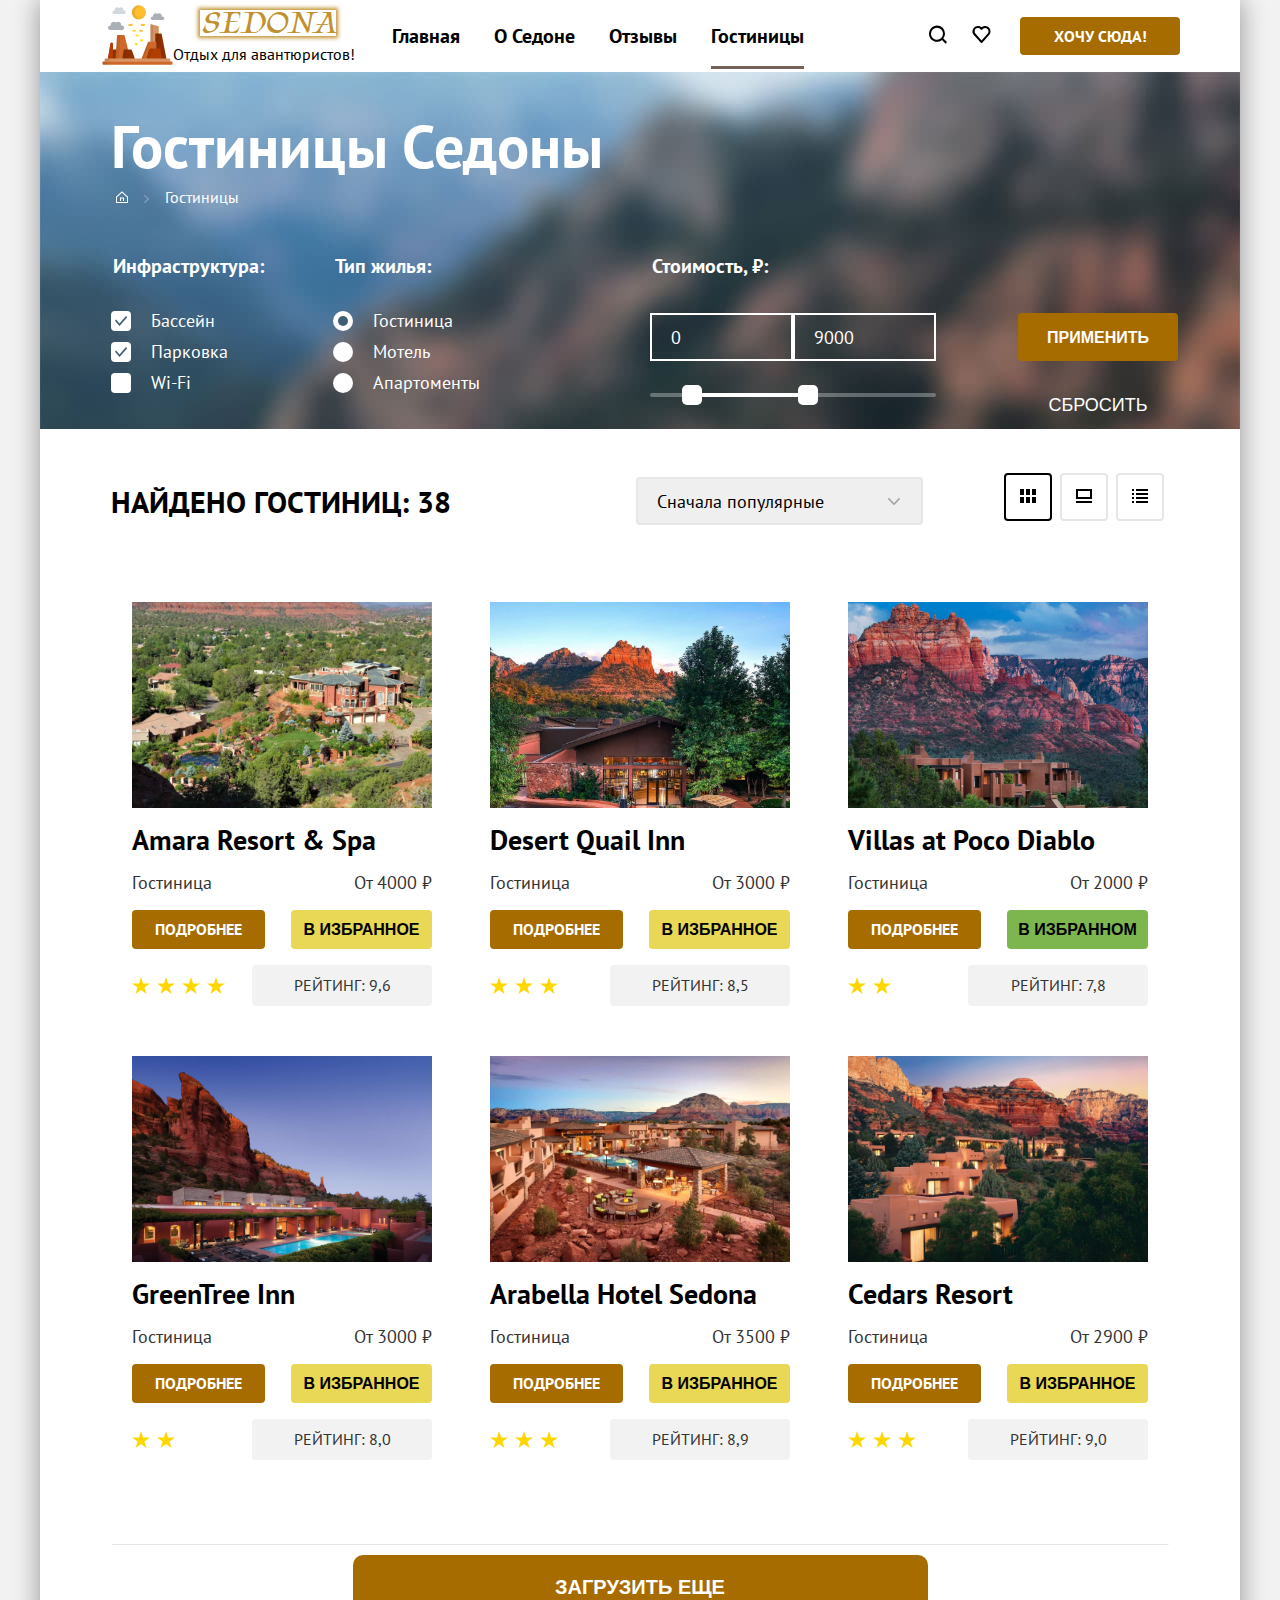
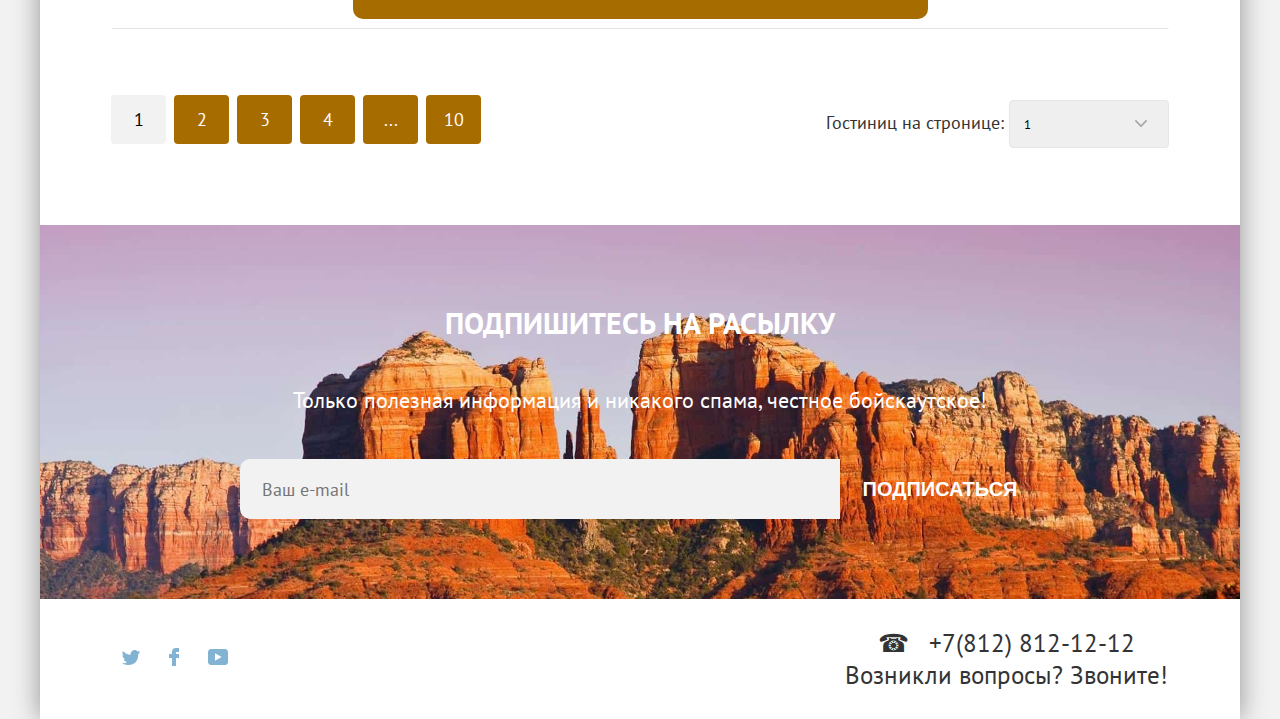
==== commit c1798c67: "to connect js" ====
--- a/catalog.html
+++ b/catalog.html
@@ -47,6 +47,28 @@
                               </svg>
                             <span class="visually-hidden">Избранное</span>
                         </a>
+                        <div class="popover popover-favorites">
+                            <button class="popover-close-btn button">
+                                1
+                                <span class="visually-hidden">Закрыть</span>
+                              </button>
+                            <div class="popover-content">
+                                <h2 class="popover-title">Избранное</h2>
+                                <ul class="popover-list">
+                                    <li class="popover-list-element">
+                                        <a href="#" class="popover-cards-link"> 
+                                            <h3 class="popover-card-title">Villas at Poco Diablo</h3>
+                                        </a>
+                                        <span class="popover-text"> Гостиница</span>
+                                        <span class="popover-price"> От 2000 ₽</span>
+                                        <button class="button btn-delete" type="button">
+                                            <img src="image/Vektor/header/popover-delete-icon.svg" alt="Удалить" width="17px" height="auto">
+                                            <span class="visually-hidden">Удалить из избранного</span>
+                                        </button>
+                                    </li>
+                                </ul>
+                            </div>
+                        </div>
                     </li>
                     <li class="navigation-menu-button">
                         <a href="#" class="button button-header" >Хочу сюда!</a>
@@ -81,70 +103,87 @@
                     </li>
                 </ul>
 
-                <form action="https://echo.htmlacademy.ru/" method="get" class="form-filter">
+
+                <form class="form-filter" action="https://echo.htmlacademy.ru/" method="get">
+
                     <fieldset class="fieldset-box">
                         <legend class="form-filter-legend">Инфраструктура:</legend>
                         <ul class="form-list">
                             <li class="form-item">
-                                <label class="form-checkbox-filter">
-                                    <input type="checkbox" class="checkbox-input" name="Basseyn" checked> 
+                                <label class="label-checkbox-filter">
+                                    <input type="checkbox" class="checkbox-input visually-hidden" name="Basseyn" checked> 
                                         <span class="control-mark"></span>
                                         <span class="control-label">Бассейн</span>
                                 </label>
                             </li>
                             <li class="form-item">
-                                <label class="form-checkbox-filter">
-                                    <input type="checkbox" class="checkbox-input" name="parcing" checked>
+                                <label class="label-checkbox-filter">
+                                    <input type="checkbox" class="checkbox-input visually-hidden" name="parcing" checked>
                                         <span class="control-mark"></span>
                                         <span class="control-label">Парковка</span>
                                 </label>
                             </li>
                             <li class="form-item">
-                                <label class="form-checkbox-filter">
-                                    <input type="checkbox" class="checkbox-input" name="Wi-Fi"> 
+                                <label class="label-checkbox-filter">
+                                    <input type="checkbox" class="checkbox-input visually-hidden" name="Wi-Fi"> 
                                         <span class="control-mark"></span>
                                         <span class="control-label">Wi-Fi</span>
                                 </label>
                             </li>
                         </ul>
                     </fieldset>
+
 
                     <fieldset class="fieldset-box">
                         <legend class="form-filter-legend">Тип жилья:</legend>
                         <ul class="form-list">
                             <li class="form-item">
-                                <label class="form-checkbox-filter">
-                                    <input type="radio" class="checkbox-input" name="type-home" value="Gostinica" checked> 
+                                <label class="label-checkbox-filter">
+                                    <input type="radio" class="checkbox-input visually-hidden" name="type-home" value="Gostinica" checked> 
                                         <span class="control-mark"></span>
                                         <span class="control-label">Гостиница</span>
                                 </label>
                             </li>
                             <li class="form-item">
-                                <label class="form-checkbox-filter">
-                                    <input type="radio" class="checkbox-input" value="Motel" name="type-home">
+                                <label class="label-checkbox-filter">
+                                    <input type="radio" class="checkbox-input visually-hidden" value="Motel" name="type-home">
                                         <span class="control-mark"></span>
                                         <span class="control-label">Мотель</span>
                                 </label>
                             </li>
                             <li class="form-item">
-                                <label class="form-checkbox-filter">
-                                    <input type="radio" class="checkbox-input" value="Apartoment" name="type-home"> 
+                                <label class="label-checkbox-filter">
+                                    <input type="radio" class="checkbox-input visually-hidden" value="Apartoment" name="type-home"> 
                                         <span class="control-mark"></span>
                                         <span class="control-label">Апартоменты</span>
                                 </label>
                             </li>
                         </ul>
                     </fieldset>
+
+
                     <fieldset class="fieldset-box-filter">
                         <legend class="form form-filter-legend">Стоимость, ₽:</legend>
-                        <input type="number" placeholder="от" name="min-price" class="input-price">
-                        <input type="number" placeholder="до" name="max-price" class="input-price">
-                        <button class="button-min-cena" type="button">
-                            <span class="visually-hidden">Минимальная цена</span>
-                        </button>
-                        <button class="button-max-cena" type="button">
-                            <span class="visually-hidden">Максимальная цена</span>
-                        </button>
+                            <div class="range">
+                                <div class="range-box-inputs">
+                                    <label class="label-catalog-filter">
+                                        <input class="input-price" type="number" min="0" max="15000" name="min-price" value="0">
+                                    </label>
+                                    <label class="label-catalog-filter">
+                                        <input class="input-price" type="number" min="0" max="15000" name="max-price" value="9000">
+                                    </label>
+                                </div>
+                                <div class="range-scale">
+                                    <div class="range-active" style="left: 42px; width: 116px">
+                                        <button class="button-range min-cena" type="button">
+                                            <span class="visually-hidden">Минимальная цена</span>
+                                        </button>
+                                        <button class="button-range max-cena" type="button">
+                                            <span class="visually-hidden">Максимальная цена</span>
+                                        </button>
+                                    </div>
+                                </div>
+                            </div>
                     </fieldset>
                         <div class="form-imput-box">
                             <input type="submit" value="Применить" class="button form-submit-send"> 
@@ -194,18 +233,10 @@
                         <a href="#" class="button product-card-button-link"  >Подробнее</a>
                         <button type="button" class="button product-card-button">В избранное</button>
                         <div class="reyting">
-                            <svg class="star-reyting" width="18" height="17" fill="none" xmlns="http://www.w3.org/2000/svg">
-                                <path d="m9 0 2.1 6.5H18l-5.6 4 2.2 6.5L9 13l-5.6 4 2.2-6.5-5.6-4h6.9L9 0Z"/>
-                              </svg>
-                              <svg class="star-reyting" width="18" height="17" fill="none" xmlns="http://www.w3.org/2000/svg">
-                                <path d="m9 0 2.1 6.5H18l-5.6 4 2.2 6.5L9 13l-5.6 4 2.2-6.5-5.6-4h6.9L9 0Z"/>
-                              </svg>
-                              <svg class="star-reyting" width="18" height="17" fill="none" xmlns="http://www.w3.org/2000/svg">
-                                <path d="m9 0 2.1 6.5H18l-5.6 4 2.2 6.5L9 13l-5.6 4 2.2-6.5-5.6-4h6.9L9 0Z"/>
-                              </svg>
-                              <svg class="star-reyting" width="18" height="17" fill="none" xmlns="http://www.w3.org/2000/svg">
-                                <path d="m9 0 2.1 6.5H18l-5.6 4 2.2 6.5L9 13l-5.6 4 2.2-6.5-5.6-4h6.9L9 0Z"/>
-                              </svg>
+                            <span class="star-reyting"></span>
+                            <span class="star-reyting"></span>
+                            <span class="star-reyting"></span>
+                            <span class="star-reyting"></span>
                             <span class="rating-text" >Рейтинг: 9,6</span>
                         </div>
                     </div>
@@ -225,15 +256,9 @@
                         <a href="#" class="button product-card-button-link">Подробнее</a>
                         <button type="button" class="button product-card-button">В избранное</button>
                         <div class="reyting">
-                            <svg class="star-reyting" width="18" height="17" fill="none" xmlns="http://www.w3.org/2000/svg">
-                                <path d="m9 0 2.1 6.5H18l-5.6 4 2.2 6.5L9 13l-5.6 4 2.2-6.5-5.6-4h6.9L9 0Z"/>
-                              </svg>
-                              <svg class="star-reyting" width="18" height="17" fill="none" xmlns="http://www.w3.org/2000/svg">
-                                <path d="m9 0 2.1 6.5H18l-5.6 4 2.2 6.5L9 13l-5.6 4 2.2-6.5-5.6-4h6.9L9 0Z"/>
-                              </svg>
-                              <svg class="star-reyting" width="18" height="17" fill="none" xmlns="http://www.w3.org/2000/svg">
-                                <path d="m9 0 2.1 6.5H18l-5.6 4 2.2 6.5L9 13l-5.6 4 2.2-6.5-5.6-4h6.9L9 0Z"/>
-                              </svg>
+                            <span class="star-reyting"></span>
+                            <span class="star-reyting"></span>
+                            <span class="star-reyting"></span>
                             <span class="rating-text" >Рейтинг: 8,5</span>
                         </div>
                     </div>
@@ -251,14 +276,10 @@
                                 <dd class="product-card-definition"> От 2000 ₽</dd>
                         </dl>
                         <a href="#" class="button product-card-button-link">Подробнее</a>
-                        <button type="button" class="button product-card-button-green">В избранном</button>
-                        <div class="reyting">
-                            <svg class="star-reyting" width="18" height="17" fill="none" xmlns="http://www.w3.org/2000/svg">
-                                <path d="m9 0 2.1 6.5H18l-5.6 4 2.2 6.5L9 13l-5.6 4 2.2-6.5-5.6-4h6.9L9 0Z"/>
-                              </svg>
-                              <svg class="star-reyting" width="18" height="17" fill="none" xmlns="http://www.w3.org/2000/svg">
-                                <path d="m9 0 2.1 6.5H18l-5.6 4 2.2 6.5L9 13l-5.6 4 2.2-6.5-5.6-4h6.9L9 0Z"/>
-                              </svg>
+                        <button type="button" class="button product-card-button favarit">В избранном</button>
+                        <div class="reyting">
+                            <span class="star-reyting"></span>
+                            <span class="star-reyting"></span>
                             <span class="rating-text" >Рейтинг: 7,8</span>
                         </div>
                     </div>
@@ -277,12 +298,8 @@
                         <a href="#" class="button product-card-button-link">Подробнее</a>
                         <button type="button" class="button product-card-button">В избранное</button>
                         <div class="reyting">
-                            <svg class="star-reyting" width="18" height="17" fill="none" xmlns="http://www.w3.org/2000/svg">
-                                <path d="m9 0 2.1 6.5H18l-5.6 4 2.2 6.5L9 13l-5.6 4 2.2-6.5-5.6-4h6.9L9 0Z"/>
-                              </svg>
-                              <svg class="star-reyting" width="18" height="17" fill="none" xmlns="http://www.w3.org/2000/svg">
-                                <path d="m9 0 2.1 6.5H18l-5.6 4 2.2 6.5L9 13l-5.6 4 2.2-6.5-5.6-4h6.9L9 0Z"/>
-                              </svg>
+                            <span class="star-reyting"></span>
+                            <span class="star-reyting"></span>
                             <span class="rating-text" >Рейтинг: 8,0</span>
                         </div>
                     </div>
@@ -301,15 +318,9 @@
                         <a href="#" class="button product-card-button-link">Подробнее</a>
                         <button type="button" class="button product-card-button">В избранное</button>
                         <div class="reyting">
-                            <svg class="star-reyting" width="18" height="17" fill="none" xmlns="http://www.w3.org/2000/svg">
-                                <path d="m9 0 2.1 6.5H18l-5.6 4 2.2 6.5L9 13l-5.6 4 2.2-6.5-5.6-4h6.9L9 0Z"/>
-                              </svg>
-                              <svg class="star-reyting" width="18" height="17" fill="none" xmlns="http://www.w3.org/2000/svg">
-                                <path d="m9 0 2.1 6.5H18l-5.6 4 2.2 6.5L9 13l-5.6 4 2.2-6.5-5.6-4h6.9L9 0Z"/>
-                              </svg>
-                              <svg class="star-reyting" width="18" height="17" fill="none" xmlns="http://www.w3.org/2000/svg">
-                                <path d="m9 0 2.1 6.5H18l-5.6 4 2.2 6.5L9 13l-5.6 4 2.2-6.5-5.6-4h6.9L9 0Z"/>
-                              </svg>
+                            <span class="star-reyting"></span>
+                            <span class="star-reyting"></span>
+                            <span class="star-reyting"></span>
                             <span class="rating-text" >Рейтинг: 8,9</span>
                         </div>
                     </div>
@@ -328,15 +339,9 @@
                         <a href="#" class="button product-card-button-link">Подробнее</a>
                         <button type="button" class="button product-card-button">В избранное</button>
                         <div class="reyting">
-                            <svg class="star-reyting" width="18" height="17" fill="none" xmlns="http://www.w3.org/2000/svg">
-                                <path d="m9 0 2.1 6.5H18l-5.6 4 2.2 6.5L9 13l-5.6 4 2.2-6.5-5.6-4h6.9L9 0Z"/>
-                              </svg>
-                            <svg class="star-reyting" width="18" height="17" fill="none" xmlns="http://www.w3.org/2000/svg">
-                                <path d="m9 0 2.1 6.5H18l-5.6 4 2.2 6.5L9 13l-5.6 4 2.2-6.5-5.6-4h6.9L9 0Z"/>
-                              </svg>
-                            <svg class="star-reyting" width="18" height="17" fill="none" xmlns="http://www.w3.org/2000/svg">
-                                <path d="m9 0 2.1 6.5H18l-5.6 4 2.2 6.5L9 13l-5.6 4 2.2-6.5-5.6-4h6.9L9 0Z"/>
-                              </svg>
+                            <span class="star-reyting"></span>
+                            <span class="star-reyting"></span>
+                            <span class="star-reyting"></span>
                             <span class="rating-text" >Рейтинг: 9,0</span>
                         </div>
                     </div>
@@ -372,10 +377,7 @@
                     <label class="label-select-card"> Гостиниц на стронице:
                     <select class="select-card" name="sel-card" id="sel-card">
                         <option value="1">1</option>
-                        <option value="2">2</option>
-                        <option value="3">3</option>
                         <option value="4">4</option>
-                        <option value="5">5</option>
                         <option value="6">6</option>
                     </select>
                     </label>
@@ -389,8 +391,8 @@
                     честное бойскаутское!
                 </p>
                 <form action="#" class="spam-form">
-                    <input type="email" name="email" placeholder="Ваш e-mail" class="form-email">
-                    <input type="submit" value="Подписаться" class="form-button button">
+                    <input class="form-email" type="email" name="email" placeholder="Ваш e-mail">
+                    <input class="form-button button" type="submit" value="Подписаться">
                 </form>
             </section>
         </div>
@@ -436,5 +438,36 @@
         </div>
     </footer>
                                                 <!-- Подвал офф-->
+    <div class="modal-box">
+        <div class="modal modal-hotel-search">
+            <button class="modal-button-clous">
+                <span class="visually-hidden">Закрыть</span>
+            </button>
+            <section class="modal-content">
+                <h2 class="modal-title">Поиск гостиницы в Седоне</h2>
+            </section>
+            <form class="modal-form" action="https://echo.htmlacademy.ru/" method="post">
+                <div class="modal-input-group">
+                    <label class="modal-label" for="arrival">Дата заезда:</label>
+                        <input class="modal-field field" id="arrival" type="date" name="Arrival date" value="2023-09-02" min="2023-09-01" max="2027-09-01" required>
+                </div>
+                <div class="modal-input-group">
+                    <label class="modal-label" for="departure">Дата выезда:</label>
+                        <input class="modal-field field" id="departure" type="date" name="date of departure" value="2023-09-10" min="2023-09-01" max="2027-09-01" required>
+                </div>
+                <div class="modal-input-group">
+                    <label class="modal-label" for="adults">Взрослые:</label>
+                        <input class="modal-field-numb field" id="adults" type="number" name="Adults" min="0" value="2" required>
+                    <label class="modal-label" for="children">Дети:</label>
+                    <button class="info" type="button">
+                        <span class="visually-hidden">Посмотреть дополнительную информацию</span>
+                    </button>
+                        <input class="modal-field-numb field" id="children" type="number" name="Сhildren" min="0" value="1" required>
+                </div>
+                <label class="visually-hidden" for="btn-search">Найти</label>
+                <input class="button modal-btn-search" type="submit" id="btn-search" value="Найти">
+            </form>
+        </div>
+    </div>
 </body>
 </html>--- a/style/style.css
+++ b/style/style.css
@@ -20,18 +20,19 @@
 	font-display: swap;
 }
 html {
-	box-sizing: border-box;
-	height: 100%;
+	background-color: #F2F2F2;
 }
 a{
 	text-decoration: none;
 }
 body{
-	box-sizing: border-box;
 	display: flex;
 	flex-direction: column;
-	margin: 0;
+	margin: 0 auto;
 	min-height: 100%;
+	width: 1200px;
+	background-color: #ffffff;
+	box-shadow: 0 0 25px rgba(0, 0, 0, 0.4);
 	font-family: "PT Sans", sans-serif;
 	font-style: normal;
 	font-weight: 400;
@@ -60,15 +61,12 @@
     font-family: "Kings";
     font-size: 32px;
     align-self: end;
-    background: linear-gradient(45deg, #b74502de 33%, #d4e10ff2 66%, #8AA9D6);
-    -webkit-background-clip: text;
-    -webkit-text-fill-color: transparent;
+	color: #BF9130;
     justify-self: center;
-	box-shadow: 0 0 4px 2px #BF9130 inset;
+	box-shadow: 0 0 4px 2px #BF9130;
 }
 .logo-link{
 	margin-right: auto;
-	z-index: 1;
 	display: grid;
     grid-template-columns: 80px 175px;
     grid-template-rows: 36px 36px;
@@ -87,6 +85,9 @@
     font-size: 16px;
     justify-self: end;
     align-self: center;
+}
+.navigation-item{
+	position: relative;
 }
 .navigation-link{
 	position: relative;
@@ -172,6 +173,7 @@
 
 /* Кнопки старт*/
 .button{
+	box-sizing: border-box;
 	text-align: center;
 	text-transform: uppercase;
 	color: #ffffff;
@@ -186,10 +188,8 @@
 	font-size: 16px;
 	line-height: 20px;
 	width: 160px;
-	height: 37px;
 	text-decoration: none;
-	padding: 8px 15px;
-	box-sizing: border-box;
+	padding: 9px 15px;
 }
 .button-header:hover{
 	box-shadow: 0 0 5px 5px #926f3b;
@@ -250,7 +250,7 @@
 	box-sizing: border-box;
 	background-color: #A66C00;
 	width: 133px;
-	height: 37px;
+	min-height: 37px;
 	font-weight: 700;
 	font-size: 16px;
 	line-height: 21px;
@@ -274,7 +274,7 @@
 	background-color: #e9d855;
 	color: #000;
 	width: 141px;
-	height: 37px;
+	min-height: 37px;
 	font-weight: 700;
 	font-size: 16px;
 	line-height: 21px;
@@ -294,14 +294,8 @@
 	color: rgba(0, 0, 0, 0.3);
 	transition: 0.1s;
 }
-.product-card-button-green{
+.favarit{
 	background-color: #7DB54F;
-	width: 141px;
-	height: 37px;
-	font-weight: 700;
-	font-size: 16px;
-	line-height: 21px;
-	justify-self: end;
 }
 .product-card-button-green:hover{
 	background-color: #6C9E42;
@@ -320,8 +314,9 @@
 	text-decoration: none;
 	background-color: #A66C00;
 	display: flex;
-	width: 55px;
-	height: 55px;
+	padding: 14px 15px;
+	min-width: 55px;
+	box-sizing: border-box;
 	align-items: center;
 	justify-content: center;
 }
@@ -354,7 +349,7 @@
 	line-height: 36px;
 
 	width: 575px;
-	height: 60px;
+	padding: 14px;
 	background: #A66C00;
 	border-radius: 10px;
 }
@@ -405,6 +400,7 @@
 	border: 2px solid #E6E6E6;
     border-radius: 4px;
 	margin-right: 8px;
+	margin-bottom: 8px;
 }
 .button-link-tile:nth-child(3n){
 	margin-right: 0;
@@ -422,14 +418,43 @@
 .active-sorting{
 	border-color: #000000;
 }
+.button-range{
+	position: absolute;
+	width: 20px;
+	height: 20px;
+	border: none;
+	border-radius: 5px;
+	background-color: #fff;
+	cursor: pointer;
+}
+.button-range:hover{
+	background-color: rgb(202, 202, 202);
+	box-shadow: 0px 4px 10px 0px rgba(0, 0, 0, 0.5)
+}
+.button-range:focus{
+	outline: 3px solid #613002;
+	background-color: rgb(202, 202, 202);
+}
+.button-range:active{
+	outline: 2px solid #613002;
+	background-color: rgb(172, 172, 172);
+}
+.min-cena{
+	top: -8px;
+	left: -10px;
+}
+.max-cena{
+	top: -8px;
+	right: -10px;
+}
 /* Кнопки финиш*/
 
 
 /*Основная часть Котолог старт*/
 .catalog-filter{
-	background: #09e9e986 url("../image/Rast/catalog-background-new.jpg") no-repeat;
+	background: #005f5f86 url("../image/Rast/catalog-background-new.jpg") no-repeat;
 	max-width: 1200px;
-	height: 408px;
+	min-width: 408px;
 	box-sizing: border-box;
 	color: #FFFFFF;
 	font-size: 18px;
@@ -482,10 +507,63 @@
 .breadcrnmbs-item{
 	margin-right: 11px;
 }
+
+
 .checkbox-input{
 	width: 10px;
 	height: auto;
 }
+.form-item{
+	margin-bottom: 8px;
+}
+.label-checkbox-filter{
+	position: relative;
+	display: block;
+	cursor: pointer;
+}
+.label-checkbox-filter:hover .control-mark{
+	background-color: rgba(255, 255, 255, 0.60);
+}
+.label-checkbox-filter:focus .control-mark{
+	background-color: rgba(255, 255, 255, 0.1);
+	outline: 3px solid #865803b6;
+}
+.label-checkbox-filter:active .control-mark{
+	background-color: rgba(255, 255, 255, 0.3);
+}
+.control-mark{
+	position: absolute;
+	top: 2px;
+	width: 20px;
+	height: 20px;
+	border-radius: 4px;
+	background-color: #fff;
+}
+.checkbox-input[type="radio"] + .control-mark {
+	border-radius: 50%;
+  }
+.control-label{
+	padding-left: 40px;
+}
+.checkbox-input[type="checkbox"]:checked + .control-mark::before {
+  position: absolute;
+  top: 5px;
+  left: 4px;
+  width: 12px;
+  height: 10px;
+  background: url("../image/Vektor/main/cheked.svg") no-repeat;
+  content: "";
+}
+.checkbox-input[type="radio"]:checked + .control-mark::before {
+	position: absolute;
+	top: 5px;
+	left: 5px;
+	width: 10px;
+	height: 10px;
+	border-radius: 50%;
+	background-color: rgba(63, 94, 114, 1);
+	content: "";
+  }
 .fieldset-box{
 	display: flex;
 	width: 150px;
@@ -506,8 +584,24 @@
 	margin: 0;
 	margin-right: 81px;
 }
+.range-box-inputs{
+	display: flex;
+	margin-bottom: 32px;
+}
+.range-scale{
+	position: relative;
+	height: 4px;
+	border-radius: 2px;
+	background-color: rgba(255, 255, 255, 0.3);
+}
+.range-active{
+	position: absolute;
+	height: 4px;
+	background-color: #fff;
+}
 .form-filter{
 	display: flex;
+	flex-wrap: wrap;
 	margin-top: 45px;
 }
 .form-list{
@@ -541,6 +635,8 @@
 	margin-right: 185px;
 }
 .select-sorting{
+	font-family: inherit;
+	padding-left: 19px;
 	width: 287px;
 	height: 48px;
 	border: 2px solid #E6E6E6;
@@ -548,6 +644,11 @@
 	font-size: 18px;
 	line-height: 23px;
 	margin-right: 81px;
+
+	appearance: none;
+	background-image: url("../image/Vektor/main/open-select.svg");
+  	background-repeat: no-repeat;
+  	background-position: right 21px center;
 }
 .select-sorting:hover,
 .select-sorting:focus{
@@ -563,18 +664,20 @@
 .form-sorting-button{
 	display: flex;
 	flex-wrap: wrap;
-	width: 165px;
+	min-width: 160px;
 }
 .input-price{
+	font-family: inherit;
+	font-size: 18px;
 	box-sizing: border-box;
 	border: 2px solid #FFFFFF;
 	color: #fff;
-	border-radius: 4px;
 	background-color: transparent;
 	width: 143px;
 	height: 48px;
 	margin-top: 34px;
 	padding: 14px 19px;
+	appearance: textfield;
 }
 .input-price:hover{
 	border: 2px solid rgba(255, 255, 255, 0.6);
@@ -591,6 +694,11 @@
 	box-shadow: none;
 	color: white;
 }
+.input-price::-webkit-outer-spin-button,
+.input-price::-webkit-inner-spin-button {
+  appearance: none;
+  margin: 0;
+}
 /* карточки товара старт */
 .product-cards-link-img{
 	grid-column: 1/-1;
@@ -613,6 +721,7 @@
 }
 .product-card-terms, .product-card-definition{
 	line-height: 23px;
+	max-width: 140px;
 }
 .product-card-definition{
 	margin-left: auto;
@@ -625,7 +734,7 @@
 .rating-text{
 	display: block;
     width: 160px;
-    padding: 9px 0 10px;
+    padding: 10px;
 	background-color: #F2F2F2;
 	border-radius: 4px;
 	border: 0;
@@ -637,21 +746,22 @@
 }
 .star-reyting{
 	margin-left: 7px;
+	background: url("../image/Vektor/main/star-reyting.svg") no-repeat;
+	width: 18px;
+	height: 18px;
 }
 .star-reyting:first-child{
 	margin: 0;
+}
+.star-reyting:hover{
+	transform: rotate(360deg);
+	transition: 0.6s;
 }
 .box-card-product{
 	display: grid;
 	grid-template-columns: repeat(3, 340px);
 	gap: 10px 18px;
 	margin: 0 72px 64px;
-}
-.pagination-box{
-	display: flex;
-	justify-content: space-between;
-    align-items: center;
-	margin-bottom: 73px;
 }
 .product-card{
 	display: grid;
@@ -660,6 +770,7 @@
 	padding: 20px;
 	row-gap: 16px;
 }
+
 /* карточки товара офф */
 hr{
 	width: 1055px;
@@ -668,13 +779,23 @@
 hr~hr{
 	margin-bottom: 65px;
 }
+.pagination-box{
+	display: flex;
+	justify-content: space-between;
+    align-items: center;
+	margin-bottom: 73px;
+	padding: 0 71px;
+}
 .pagination-list{
 	display: flex;
+	flex-wrap: wrap;
+	width: 45%;
 	padding: 0;
 	margin: 0;
 }
 .pagination-item{
 	margin-right: 8px;
+	margin-bottom: 8px;
 }
 .pagination-item:last-child{
 	margin-right: 0;
@@ -683,10 +804,17 @@
 	line-height: 23px;
 }
 .select-card{
+	font-family: inherit;
+	padding-left: 14px;
 	width: 160px;
 	height: 48px;
 	border-color: #E6E6E6;
 	border-radius: 4px;
+
+	appearance: none;
+	background-image: url("../image/Vektor/main/open-select.svg");
+  	background-repeat: no-repeat;
+  	background-position: right 21px center;
 }
 .select-card:hover,
 .select-card:focus{
@@ -777,8 +905,10 @@
 	margin: 0;
 }
 .advantages-description{
+	text-align: center;
 	max-width: 250px;
 	margin: 0;
+	margin-bottom: 30px;
 }
 .img-adventages{
 	grid-column: 2/-1;
@@ -791,7 +921,7 @@
 	box-sizing: border-box;
 	background-color: #A66C00;
 	color: #fff;
-	padding-top: 98px;
+	padding: 98px 72px 0px;
 	width: 400px;
 	min-height: 384px;
 	display: flex;
@@ -828,20 +958,16 @@
 	margin-top: 23px;
 	margin-bottom: 20px;
 }
-.advantages-span{
-	margin-bottom: 30px;
-}
-.advantages-description{
-	text-align: center;
-}
 /*Преимущества*/
 
 /*Сервис и рассылка*/
 .services{
 	background-color: #ffffff;
+	box-sizing: border-box;
 	width: 1200px;
 	text-align: center;
 	margin-bottom: 93px;
+	padding: 0 120px;
 }
 .services-title{
 	margin-top: 0;
@@ -858,9 +984,9 @@
 	margin-bottom: 56px;
 }
 .spam{
-	padding-top: 80px;
-	box-sizing: border-box;
-	background: url("../image/Rast/sedona_canyon_land_landscape.jpg") no-repeat;
+	padding: 80px 120px;
+	box-sizing: border-box;
+	background: url("../image/Rast/fon-ingex-spam.jpg") no-repeat;
 	background-size: 100%;
 	Width: 1200px;
 	min-height: 411px;
@@ -876,7 +1002,7 @@
 	text-align: center;
 	vertical-align: bottom;
 	color: #fff;
-	padding: 100px 0;
+	padding: 80px 120px;
 }
 .spam-title-catalog{
 	margin-top: 0;
@@ -913,6 +1039,7 @@
     justify-content: center;
 }
 .form-email{
+	font-family: inherit;
 	font-weight: 400;
 	font-size: 18px;
 	line-height: 26px;	
@@ -922,6 +1049,8 @@
 	background-color: #F2F2F2;
 	border-radius: 10px 0px 0px 10px;
 	border: 0;
+	box-sizing: border-box;
+	padding-left: 22px;
 }
 .form-email:hover{
 	background-color: #E6E6E6;
@@ -941,8 +1070,333 @@
 
 /*Основная часть Главная страница офф*/
 
-
-
+/* Модальное окно старт */
+
+.modal-box{
+	position: fixed;
+	top: 0;
+	left: 0;
+	display: flex;
+	width: 100%;
+	height: 100%;
+	background-color: rgba(242, 242, 242, 0.8);
+	overflow-y: auto;
+	visibility: hidden;
+    opacity: 0;
+}
+.modal-box.open{
+	visibility: visible;
+	opacity: 1;
+	transition: opacity .4s, visibility .4s;
+}
+.modal{
+	position: relative;
+	margin: auto;
+	padding: 70px;
+	background-color: #fff;
+}
+.modal-hotel-search{
+	width: 715px;
+	box-sizing: border-box;
+	border-radius: 30px;
+	box-shadow: 0px 25px 50px 0px rgba(0, 0, 0, 0.2);
+	transform: scale(0);
+	transition: transform .8s;
+}
+.modal-box.open .modal-hotel-search{
+	transform: scale(1);
+}
+.modal-title{
+	font-family: inherit;
+	font-size: 30px;
+	font-style: normal;
+	font-weight: 700;
+	line-height: 40px;
+	text-transform: uppercase;
+	margin-bottom: 60px;
+	margin-top: 0;
+}
+.modal-label{
+	font-family: inherit;
+	font-size: 18px;
+	font-style: normal;
+	font-weight: 700;
+	line-height: 40px;
+}
+.modal-input-group{
+	margin-bottom: 40px;
+	display: flex;
+    align-items: center;
+    justify-content: space-between;
+}
+.field{
+	font-family: inherit;
+	font-size: 18px;
+	font-style: normal;
+	font-weight: 700;
+	line-height: 40px;
+
+	border: none;
+	border-radius: 4px;
+	background-color: #F2F2F2;
+	box-sizing: border-box;
+	padding: 10px 19px;
+}
+.field:hover,
+.field:focus{
+	outline: none;
+	box-shadow: 0 0 2px 2px #613002;
+}
+.field:active{
+	color: #333;
+	box-shadow: 0 0 10px 2px #333333;
+	background-color: #E6E6E6;
+}
+.modal-field{
+	width: 420px;
+}
+.modal-field-numb{
+	max-width: 133px;
+}
+.info{
+	position: relative;
+	width: 25px;
+	height: 25px;
+	border: none;
+	border-radius: 50%;
+	background-color: #A66C00;
+	cursor: pointer;
+}
+.info:hover{
+	box-shadow: 0 0 5px 5px #926f3b;
+	background-color: #bb7b05d7;
+}
+.info:focus{
+	outline: none;
+	box-shadow: inset 0 0 0 3px #613002;
+	background: #865803d7;
+}
+.info:active{
+	box-shadow: 0 0 5px 5px #5e4726;
+	background-color: #865803d7;
+	color: rgba(255, 255, 255, 0.3);}
+.info::after{
+	content: "i";
+	position: absolute;
+	top: 2%;
+	left: 10px;
+	width: 1px;
+	height: 9px;
+	color: #ffffff;
+}
+.tooltip-children{
+	background-color: #333333;
+	color: #ffffff;
+    border-radius: 10px;
+    box-shadow: 0 15px 30px rgba(0, 0, 0, 0.3);
+    font-size: 16px;
+    left: 50%;
+    line-height: 20px;
+    margin-top: 15px;
+    min-width: 216px;
+    padding: 20px 20px 22px;
+    position: absolute;
+    top: 100%;
+    transform: translateX(-50%);
+	opacity: 0;
+	visibility: hidden;
+}
+.tooltip-children::before{
+	position: absolute;
+	content: "";
+	width: 19px;
+	height: 9px;
+	left: 50%;
+	top: -9px;
+	transform: translateX(-50%);
+	background-image: url("../image/Vektor/main/triangle-modal.svg");
+	background-repeat: no-repeat;
+}
+.info:hover .tooltip-children{
+	visibility: visible;
+	opacity: 1;
+	transition: visibility 0.4s, opacity 0.4s;
+}
+.modal-btn-search{
+	font-size: 20px;
+	font-style: normal;
+	font-weight: 700;
+	line-height: 40px;
+	width: 575px;
+	padding: 10px;
+	background-color: #A66C00;
+}
+.modal-btn-search:hover{
+	box-shadow: 0 0 5px 5px #926f3b;
+	background-color: #bb7b05d7;
+}
+.modal-btn-search:focus{
+	outline: none;
+	box-shadow: inset 0 0 0 3px #613002;
+	background-color: #865803d7;
+}
+.modal-btn-search:active{
+	box-shadow: 0 0 5px 5px #5e4726;
+	background-color: #865803d7;
+	color: rgba(255, 255, 255, 0.3);}
+
+.modal-button-clous{
+	position: absolute;
+	top: 54px;
+	right: 70px;
+	width: 53px;
+	height: 53px;
+	border: none;
+	border-radius: 50%;
+	background-color: #A66C00;
+	cursor: pointer;
+}
+.modal-button-clous:hover{
+	background-color: #bb7b05d7;
+}
+.modal-button-clous:focus{
+	outline: 3px solid #5e4726;
+	background-color: #865803d7;
+}
+.modal-button-clous:active{
+	box-shadow: 0 0 5px 5px #5e4726;
+	background-color: #865803d7;;
+}
+.modal-button-clous::after{
+	content: "";
+	position: absolute;
+	width: 13px;
+	height: 13px;
+	top: 21px;
+	left: 21px;
+	background: url("../image/Vektor/main/modal-close.svg") no-repeat;
+}
+.modal-button-clous:hover::after{
+	transform: rotate(360deg);
+	transition: 0.8s;
+	transform-origin: 50% 50%;
+}
+.modal-button-clous:active::after{
+	transform: rotate(-360deg);
+	transition: 0.6s;
+	transform-origin: 50% 50%;
+}
+/* Модальное окно офф */
+
+/* Поповер старт */
+.popover {
+	position: absolute;
+	top: 0;
+	right: 0;
+	z-index: 1;
+	box-sizing: border-box;
+	border-radius: 5px;
+	width: 300px;
+	padding: 40px;
+	font-family: inherit;
+	color: #333333;
+	background-color: #ffffff;
+	min-height: 186px;
+	box-shadow: 0 18px 40px rgba(79, 70, 60, 0.16);
+	visibility: hidden;
+	opacity: 0;
+}
+.popover-favorites{
+	width: 400px;
+}
+.popover-content {
+	height: 100%;
+}
+.popover.open{
+	visibility: visible;
+	opacity: 1;
+}
+.popover-list-element{
+	width: 100%;
+	display: grid;
+	grid-template-columns: 100px 95px auto;
+	grid-template-rows: auto auto;
+}
+.popover-list-element + .popover-list-element {
+	margin-top: 24px;
+	padding-top: 24px;
+	border-top: 1px dashed #595959;
+  }
+.popover-list{
+	padding: 0;
+}
+.popover-cards-link{
+	font-size: 17px;
+	color: #333333;
+	grid-column: 1/3;
+}
+.popover-card-title{
+	margin: 0;
+}
+.popover-text{
+	grid-column: 1/2;
+}
+.popover-text,.popover-price{
+	font-size: 15px;
+}
+.popover-title {
+	margin-top: 0;
+	margin-bottom: 20px;
+	font-size: 28px;
+	line-height: 35px;
+	text-transform: uppercase;
+}
+.btn-delete{
+	width: 40px;
+	height: 40px;
+	padding-top: 5px;
+	grid-row: 1/-1;
+	grid-column: 3/-1;
+	justify-self: end;
+}
+.btn-delete:hover{
+	background-color: #919191d7;
+}
+.btn-delete:focus{
+	outline: 3px solid #5e4726;
+	background-color: #b8b8b8bd;
+}
+.btn-delete:active{
+	background-color: #b8b8b8bd;
+	box-shadow: #595959;
+	outline: none;
+}
+.popover-close-btn{
+	position: absolute;
+	top: 0;
+	right: 0;
+	width: 65px;
+	height: 50px;
+	padding-left: 20px;
+    color: #000000;
+    font-weight: 700;
+	background-color: #A66C00;
+	background-image: url("../image/Vektor/header/favorite-new.svg");
+	background-repeat: no-repeat;
+    background-position: 10px center;
+}
+.popover-close-btn:hover{
+	background-color: #bb7b05d7;
+}
+.popover-close-btn:focus{
+	outline: 3px solid #5e4726;
+	background-color: #865803d7;
+}
+.popover-close-btn:active{
+	box-shadow: 0 0 5px 5px #5e4726;
+	background-color: #865803d7;;
+}
+/* Поповер офф */
 /*Подвал*/
 .footer-navigations{
 	display: flex;
@@ -954,7 +1408,7 @@
 .footer-list{
 	padding: 0;
 	margin-top: 10px;
-	width: 150px;
+	min-width: 150px;
 	display: flex;
 	flex-wrap: wrap;
 }
@@ -967,6 +1421,7 @@
 	text-decoration: none;
 	text-align: center;
 	color: #333;
+	max-width: 750px;
 }
 a[href^="tel:"]:before{
 	content: "\260e";
@@ -1029,10 +1484,6 @@
 .footer-time:nth-child(3n){
 	padding-right: 0;
 }
-.star-reyting{
-	fill: gold;
-	cursor: pointer;
-}
 .star-reyting:hover{
 	transform: rotate(360deg);
 	transition: 0.6s;
